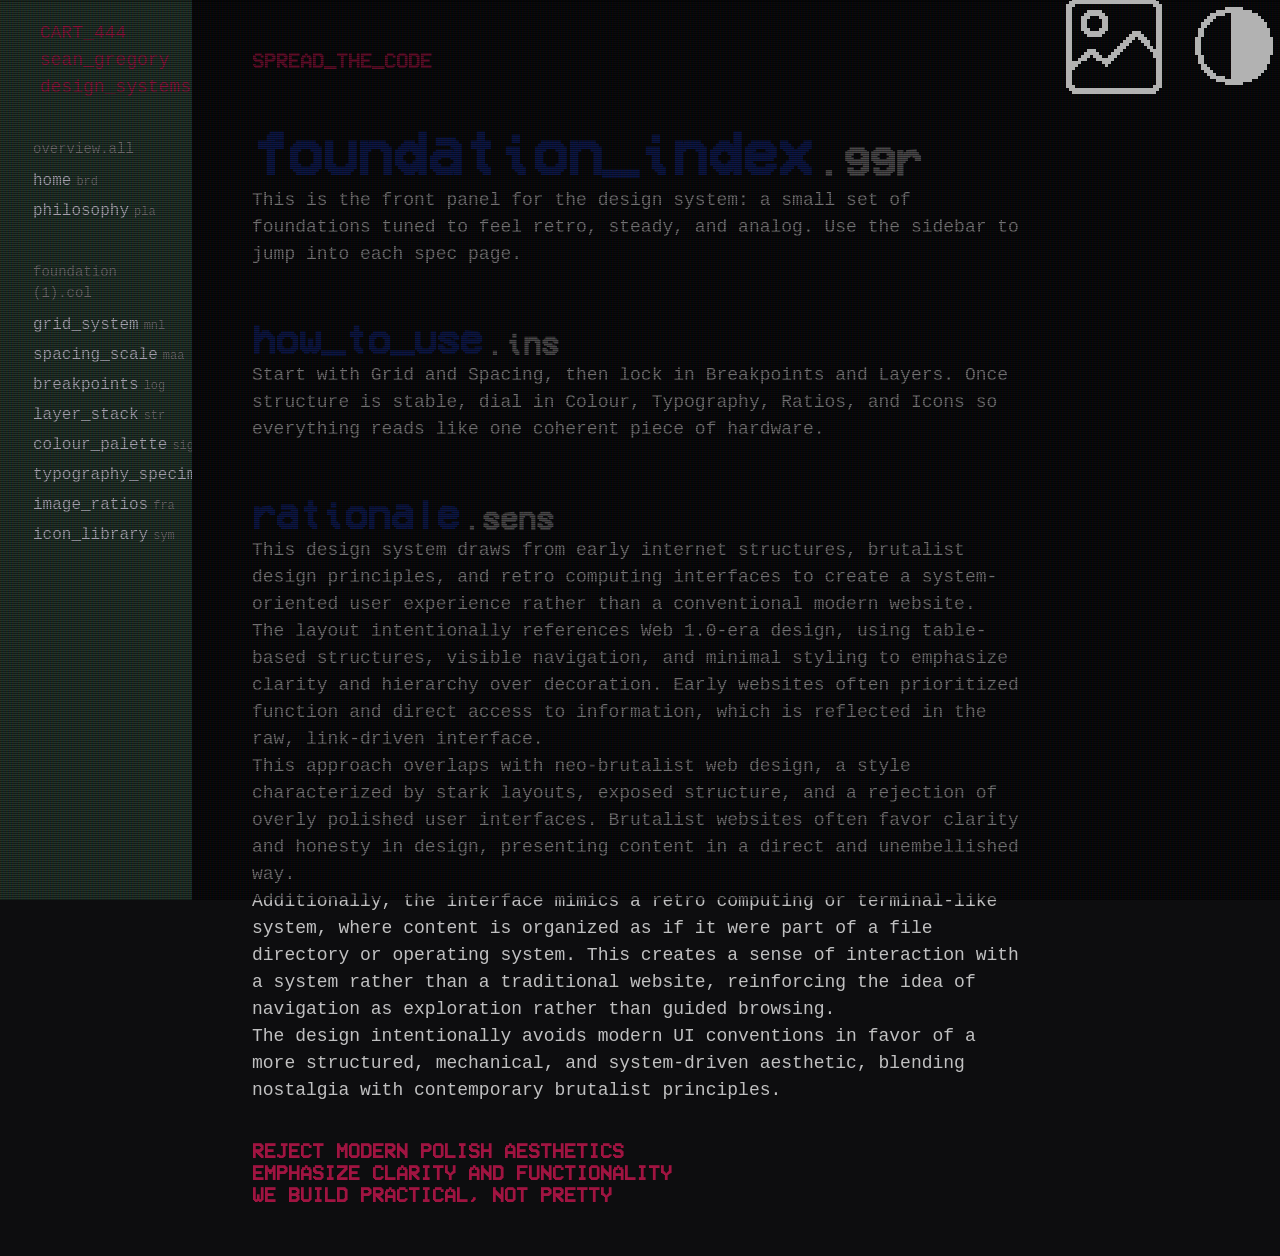
==== index.html @ 00936089 "Added the assignment foundation from task 32" ====
<!DOCTYPE html>
<html lang="en">
<head>
    <meta charset="UTF-8">
    <meta name="viewport" content="width=device-width, initial-scale=1.0">
    <title>Foundation | Index</title>
    <link rel="stylesheet" href="mainStyle.css?v=20260316">
    <link rel="stylesheet" href="shader.css">
</head>
<body class="crt">
    <script src="./sideBar.js"></script>
    <div class="mainContent" style="grid-column: 2;">
        <section>
            <h4 class="pageCategory">SPREAD_THE_CODE</h4>
            <h1 class="pageTitle">foundation_index<span>.ggr</span></h1>
            <p>This is the front panel for the design system: a small set of foundations tuned to feel retro, steady, and analog. Use the sidebar to jump into each spec page.</p>
        </section>
        <section>
            <h2 class="pageSubtitle">how_to_use<span>.ins</span></h2>
            <p>Start with Grid and Spacing, then lock in Breakpoints and Layers. Once structure is stable, dial in Colour, Typography, Ratios, and Icons so everything reads like one coherent piece of hardware.</p>
        </section>
        <section>
            <h2 class="pageSubtitle">rationale<span>.sens</span></h2>
            <p>This design system draws from early internet structures, brutalist design principles, and retro computing interfaces to create a system-oriented user experience rather than a conventional modern website.
                <br>
            The layout intentionally references Web 1.0-era design, using table-based structures, visible navigation, and minimal styling to emphasize clarity and hierarchy over decoration. Early websites often prioritized function and direct access to information, which is reflected in the raw, link-driven interface.
            <br>
            This approach overlaps with neo-brutalist web design, a style characterized by stark layouts, exposed structure, and a rejection of overly polished user interfaces. Brutalist websites often favor clarity and honesty in design, presenting content in a direct and unembellished way.
            <br>
            Additionally, the interface mimics a retro computing or terminal-like system, where content is organized as if it were part of a file directory or operating system. This creates a sense of interaction with a system rather than a traditional website, reinforcing the idea of navigation as exploration rather than guided browsing.
                <br>
            The design intentionally avoids modern UI conventions in favor of a more structured, mechanical, and system-driven aesthetic, blending nostalgia with contemporary brutalist principles.</p>
        </section>

        <section>
            <br><br>
            <h4 class="pageCategory">REJECT MODERN POLISH AESTHETICS</h4>
            <h4 class="pageCategory">EMPHASIZE CLARITY AND FUNCTIONALITY</h4>
            <h4 class="pageCategory">WE BUILD PRACTICAL, NOT PRETTY</h4>
        </section>
        <div class="icon effectsToggle" style="--x:2; --y:4" onclick="toggleEffects()" role="button" tabindex="0" aria-label="Toggle CRT effects" aria-pressed="false"></div>
        <div class="icon lightDarkToggle" style="--x:3; --y:3" onclick="toggleTheme()" role="button" tabindex="0" aria-label="Toggle theme"></div>
    </div>

    <script src="./newScript.js"></script>
</body>
</html>
---- mainStyle.css ----
:root {
    --color-primary: #11226e;
    --color-background: #0D0D0F;
    --color-text: #c0c0c1;
    --color-link: #c0c0cc;
    --color-accent: #a01441;
    --color-secondary: #24382c;
    --color-text-muted: #797979;

    --space-1: 4px;
    --space-2: 8px;
    --space-3: 16px;
    --space-4: 24px;
    --space-5: 32px;
    --space-6: 48px;
    --space-7: 64px;
    --space-8: 96px;

    --bp-mobile: 600px;
    --bp-mobileH: 768px;
    --bp-tablet: 768px;
    --bp-tabletH: 1024px;
    --bp-crt: 1280px;
    --bp-desktop: 1440px;
    --bp-wide: 1920px;

    --layer-base: 0;
    --layer-content: 10;
    --layer-elevated: 100;
    --layer-overlay: 1000;

    --font-display: 'Vhs', sans-serif;
    --font-mono: IBMRegular, monospace;
    --font-mono-semibold: IBMSemiBold, monospace;
    --font-mono-bold: IBMBold, monospace;

    --text-display: 60px;
    --text-headline: 40px;
    --text-category: 20px;
    --text-body: 18px;
    --text-label: 14px;

    --lh-body: 1.5;

    --radius-sm: 6px;
    --radius-md: 10px;
    --radius-lg: 14px;
    --radius-pill: 999px;

    --panel-bg: rgba(0, 0, 0, 0.22);
    --panel-bg-soft: rgba(0, 0, 0, 0.18);
    --panel-bg-blue: rgba(17, 34, 110, 0.06);
}

*
{
    margin: 0;
    padding: 0;
    box-sizing: border-box;
}

body
{
    display: grid;
    grid-template-columns: 15% auto;
    background-color: var(--color-background);
    align-items: start;
}

body *
{
    padding: 0 5px;
}

.sideBar
{
    position: sticky;
    top: 0;
    align-self: start;
    background-color: var(--color-secondary);
    color: var(--color-text);
    height: 100vh;
    overflow-y: auto;
}

.checklist
{
    display: flex;
    flex-direction: column;
    gap: 12px;
    padding: 18px;
}

.checklist a
{
    text-decoration: none;
    color: var(--color-link);
}

.checklist p
{
    color: var(--color-text-muted);
    font-size: var(--text-label);
}

.mainContent
{
    padding: 50px;
    color: var(--color-text);
    min-height: 100vh;
    display: flex;
    flex-direction: column;
}

h1, h2, h4
{
    font-family: var(--font-display);
    color: var(--color-primary);
}

p
{
    font-family: var(--font-mono);
    color: var(--color-text);
    max-width: 780px;
    line-height: var(--lh-body);
    font-size: var(--text-body);
}

a
{
    font-family: var(--font-mono-semibold);
    color: var(--color-primary);
}

h1
{
    font-size: var(--text-display);
    margin-top: 50px;
}

h2
{
    font-size: var(--text-headline);
    margin-top: 50px;
}

h4
{
    font-size: var(--text-category);
    color: var(--color-accent);
}

span
{
    font-size: 75%;
    color: var(--color-text-muted);
}

pre
{
    width: min(100%, 980px);
    margin-top: 18px;
    border: 1px solid rgba(121, 121, 121, 0.55);
    background: var(--panel-bg);
    padding: 14px 16px;
    overflow: auto;
}

pre code
{
    display: block;
    white-space: pre;
    font-family: var(--font-mono);
    font-size: 14px;
    line-height: 1.5;
    color: var(--color-text);
}

.indexTitle
{
    display: flex;
    flex-direction: column;
    gap: -10px;
    margin: 20px;
    text-decoration: none;
}
a p
{
    color: var(--color-accent);
    font-family: var(--font-mono-bold);
}
/* VHS Font */
@font-face
{
    font-family: 'Vhs';
    src: url(resources/Vhs.ttf) format('truetype');
}

@font-face {
    font-family: IBMBold;
    src: url(resources/IBMPlexMono-Bold.ttf) format('truetype');
}
@font-face {
    font-family: IBMBoldItalic;
    src: url(resources/IBMPlexMono-BoldItalic.ttf) format('truetype');
}
@font-face {
    font-family: IBMExtraLight;
    src: url(resources/IBMPlexMono-ExtraLight.ttf) format('truetype');
}
@font-face {
    font-family: IBMExtraLightItalic;
    src: url(resources/IBMPlexMono-ExtraLightItalic.ttf) format('truetype');
}
@font-face {
    font-family: IBMItalic;
    src: url(resources/IBMPlexMono-Italic.ttf) format('truetype');
}
@font-face {
    font-family: IBMLight;
    src: url(resources/IBMPlexMono-Light.ttf) format('truetype');
}
@font-face {
    font-family: IBMLightItalic;
    src: url(resources/IBMPlexMono-LightItalic.ttf) format('truetype');
}
@font-face {
    font-family: IBMMedium;
    src: url(resources/IBMPlexMono-Medium.ttf) format('truetype');
}
@font-face {
    font-family: IBMMediumItalic;
    src: url(resources/IBMPlexMono-MediumItalic.ttf) format('truetype');
}
@font-face {
    font-family: IBMRegular;
    src: url(resources/IBMPlexMono-Regular.ttf) format('truetype');
}
@font-face {
    font-family: IBMSemiBold;
    src: url(resources/IBMPlexMono-SemiBold.ttf) format('truetype');
}
@font-face {
    font-family: IBMSemiBoldItalic;
    src: url(resources/IBMPlexMono-SemiBoldItalic.ttf) format('truetype');
}
@font-face {
    font-family: IBMThin;
    src: url(resources/IBMPlexMono-Thin.ttf) format('truetype');
}
@font-face {
    font-family: IBMThinItalic;
    src: url(resources/IBMPlexMono-ThinItalic.ttf) format('truetype');
}

.icon
{
    width: 32px;
    height: 32px;
    background-image: url('media.png');
    background-size: 128px 160px;
    background-position: calc(var(--x) * -32px) calc(var(--y) * -32px);
    image-rendering: pixelated;
    image-rendering: crisp-edges;
}

.light-mode
{
    --color-primary: #2342cf;
    --color-background: #ffffff;
    --color-text: #0D0D0F;
    --color-link: #3a3a3a;
    --color-text-muted: #1d0f0f;
    --color-secondary: #64a07c;
}

.lightDarkToggle
{
    position: fixed;
    top: 30px;
    right: 30px;
    scale: 3;
    z-index: 30;
    padding: 0;
}

.effectsToggle
{
    position: fixed;
    top: 30px;
    right: 150px;
    scale: 3;
    z-index: 30;
    padding: 0;
}

/* Tables (system-wide) */
table
{
    width: min(100%, 980px);
    margin-top: 18px;
    padding: 0;
    border-collapse: collapse;
    border: 1px solid var(--color-text-muted);
    background: var(--panel-bg-soft);
}

thead th
{
    font-family: var(--font-mono-semibold);
    text-transform: lowercase;
    letter-spacing: 0.05em;
    color: var(--color-primary);
    background: rgba(17, 34, 110, 0.14);
    border-bottom: 1px solid var(--color-text-muted);
}

.iconName
{
    color: var(--color-link);
    
}

th, td
{
    padding: 10px 12px;
    text-align: left;
    vertical-align: top;
    font-family: var(--font-mono);
    color: var(--color-text);
}

tbody td
{
    border-bottom: 1px solid rgba(121, 121, 121, 0.35);
}

tbody tr:nth-child(even)
{
    background: rgba(255, 255, 255, 0.03);
}

tbody td:first-child
{
    font-family: var(--font-mono-semibold);
    color: var(--color-text);
    white-space: nowrap;
}

/* Grid demo panel (used on types/grid.html) */
.demoPanel
{
    width: min(100%, 980px);
    margin-top: 22px;
    border: 1px solid var(--color-text-muted);
    background: var(--panel-bg);
    padding: 14px 14px 12px;
}

.demoPanel *
{
    padding: 0;
}

.demoPanelHeader
{
    display: flex;
    gap: 14px;
    align-items: baseline;
    justify-content: space-between;
    padding-bottom: 10px;
    border-bottom: 1px dashed rgba(121, 121, 121, 0.55);
    margin-bottom: 12px;
}

.demoPanelTitle
{
    font-family: var(--font-mono-bold);
    color: var(--color-accent);
}

.demoPanelMeta
{
    font-family: var(--font-mono);
    color: var(--color-text-muted);
    font-size: 14px;
    text-align: right;
}

.diagramWrap
{
    overflow-x: auto;
    border: 1px solid rgba(121, 121, 121, 0.35);
    background: var(--panel-bg-blue);
}

.gridDiagram
{
    display: block;
    width: 100%;
    height: auto;
    min-width: 760px;
}

.demoPanelCaption
{
    margin-top: 12px;
    font-family: var(--font-mono);
    color: var(--color-text);
    font-size: 16px;
    line-height: 1.5;
    max-width: none;
}

.gridDiagram .gridStroke
{
    fill: var(--color-text-muted);
}

.gridDiagram .gridFrame
{
    fill: transparent;
    stroke: rgba(121, 121, 121, 0.75);
    stroke-width: 2;
}

.gridDiagram .gridContentArea
{
    fill: rgba(17, 34, 110, 0.10);
    stroke: rgba(17, 34, 110, 0.7);
    stroke-width: 2;
}

.gridDiagram .gridSafeArea
{
    fill: rgba(160, 20, 65, 0.08);
    stroke: rgba(160, 20, 65, 0.8);
    stroke-width: 2;
    stroke-dasharray: 8 6;
}

.gridDiagram .gridColumns rect
{
    fill: rgba(192, 192, 193, 0.06);
    stroke: rgba(121, 121, 121, 0.35);
    stroke-width: 1;
}

.gridDiagram .gridModules rect
{
    fill: rgba(160, 20, 65, 0.22);
    stroke: rgba(160, 20, 65, 0.85);
    stroke-width: 2;
}

.gridDiagram .gridDimLine
{
    stroke: rgba(121, 121, 121, 0.9);
    stroke-width: 2;
}

.gridDiagram .gridLabel
{
    fill: var(--color-text);
    font-family: IBMRegular, monospace;
    font-size: 16px;
}

.gridDiagram .gridLabelMuted
{
    fill: rgba(121, 121, 121, 0.95);
}

/* Breakpoints diagram (used on types/breakpoints.html) */
.breakpointDiagram
{
    display: block;
    width: 100%;
    height: auto;
    min-width: 760px;
}

.breakpointDiagram .bpFrame
{
    fill: transparent;
    stroke: rgba(121, 121, 121, 0.75);
    stroke-width: 2;
}

.breakpointDiagram .bpRowRect
{
    fill: rgba(0, 0, 0, 0.16);
    stroke: rgba(121, 121, 121, 0.35);
    stroke-width: 1;
}

.breakpointDiagram .bpTitle
{
    fill: var(--color-primary);
    font-family: IBMSemiBold, monospace;
    font-size: 18px;
    letter-spacing: 0.06em;
    text-transform: lowercase;
}

.breakpointDiagram .bpLegend
{
    fill: var(--color-text-muted);
    font-family: IBMRegular, monospace;
    font-size: 14px;
}

.breakpointDiagram .bpName
{
    fill: var(--color-link);
    font-family: IBMSemiBold, monospace;
    font-size: 16px;
    letter-spacing: 0.04em;
}

.breakpointDiagram .bpMeta
{
    fill: var(--color-text);
    font-family: IBMRegular, monospace;
    font-size: 16px;
}

/* Breakpoint ruler (used on types/breakpoints.html) */
.breakpointWrap
{
    padding: 14px;
}

.breakpointsRuler
{
    position: relative;
    height: 34px;
    border-bottom: 1px dashed rgba(121, 121, 121, 0.55);
}

.bpMarker
{
    position: absolute;
    bottom: 0;
    transform: translateX(-50%);
}

.bpMarker::after
{
    content: "";
    position: absolute;
    left: 50%;
    bottom: -14px;
    width: 1px;
    height: 14px;
    background: rgba(160, 20, 65, 0.85);
    transform: translateX(-50%);
}

.bp0 { left: 0%; transform: none; }
.bp0::after { left: 0; transform: none; }
.bp600 { left: 24.25%; }
.bp768 { left: 35.1%; }
.bp1024 { left: 46.7%; }
.bp1280 { left: 58.3%; }
.bp1440 { left: 69.2%; }
.bp1920 { left: 89%; }
.bp1920more { left: 100%; }

.bp1920more { transform: translateX(-100%); }
.bp1920more::after { left: 100%; transform: translateX(-100%); }

.bpTag
{
    display: inline-block;
    font-family: IBMRegular, monospace;
    font-size: 12px;
    color: var(--color-text);
    background: rgba(0, 0, 0, 0.45);
    border: 1px solid rgba(121, 121, 121, 0.45);
    padding: 3px 6px;
    border-radius: 4px;
    letter-spacing: 0.06em;
}

.breakpointBand
{
    display: flex;
    margin-top: 14px;
    border: 1px solid rgba(121, 121, 121, 0.35);
    background: rgba(0, 0, 0, 0.12);
}

.bpSegment
{
    padding: 10px 10px 12px;
    border-right: 1px solid rgba(121, 121, 121, 0.25);
    min-width: 100px;
}

.bpSegment:last-child
{
    border-right: none;
}

.bpMobile { flex: 600; background: rgba(160, 20, 65, 0.08); }
.bpMobileH { flex: 168; background: rgba(17, 34, 110, 0.08); }
.bpTablet { flex: 256; background: rgba(160, 20, 65, 0.06); }
.bpTabletH { flex: 256; background: rgba(17, 34, 110, 0.06); }
.bpCrt { flex: 160; background: rgba(160, 20, 65, 0.05); }
.bpDesktop { flex: 480; background: rgba(17, 34, 110, 0.05); }
.bpWide { flex: 240; background: rgba(160, 20, 65, 0.04); }

.bpSegment .bpName
{
    font-family: IBMSemiBold, monospace;
    font-size: 14px;
    letter-spacing: 0.06em;
    text-transform: lowercase;
    color: var(--color-link);
    max-width: none;
    margin-bottom: 6px;
}

.bpSegment .bpMeta
{
    font-family: IBMRegular, monospace;
    font-size: 12px;
    line-height: 1.4;
    letter-spacing: 0.04em;
    color: var(--color-text);
    max-width: none;
}

.contentClampRow
{
    margin-top: 14px;
    display: grid;
    gap: 10px;
}

.clampLabel
{
    font-family: IBMRegular, monospace;
    font-size: 12px;
    letter-spacing: 0.06em;
    color: var(--color-text-muted);
    text-transform: lowercase;
}

.clampBars
{
    display: flex;
    gap: 10px;
    align-items: stretch;
}

.clampBar
{
    position: relative;
    border: 1px solid rgba(121, 121, 121, 0.35);
    background: rgba(0, 0, 0, 0.22);
    padding: 10px;
    min-height: 38px;
}

.clampMin { flex: 272; }
.clampMax { flex: 1200; }

.clampBar span
{
    font-family: IBMRegular, monospace;
    font-size: 12px;
    color: var(--color-text);
    letter-spacing: 0.04em;
}

/* Layers demo (used on types/layers.html) */
.layerDemoStage
{
    position: relative;
    padding: 16px;
    height: 280px;
    min-width: 760px;
}

.layerSurface
{
    position: absolute;
    border: 1px solid rgba(121, 121, 121, 0.55);
    border-radius: 8px;
    overflow: hidden;
}

.layerBase
{
    inset: 16px;
    background:
        linear-gradient(180deg, rgba(17, 34, 110, 0.10), rgba(0, 0, 0, 0.12)),
        radial-gradient(circle at 20% 30%, rgba(160, 20, 65, 0.10), transparent 55%);
    z-index: var(--layer-base);
}

.layerContent
{
    left: 46px;
    top: 46px;
    width: 64%;
    height: 56%;
    background: rgba(0, 0, 0, 0.26);
    border-color: rgba(17, 34, 110, 0.75);
    z-index: var(--layer-content);
    padding: 14px;
}

.layerElevated
{
    right: 68px;
    top: 84px;
    width: 30%;
    height: 44%;
    background: rgba(0, 0, 0, 0.34);
    border-color: rgba(160, 20, 65, 0.75);
    box-shadow: 0 18px 40px rgba(0, 0, 0, 0.38);
    z-index: var(--layer-elevated);
    padding: 14px;
}

.layerOverlay
{
    left: 34%;
    top: 34%;
    width: 46%;
    height: 46%;
    background: rgba(0, 0, 0, 0.55);
    border-color: rgba(192, 192, 193, 0.55);
    box-shadow: 0 24px 60px rgba(0, 0, 0, 0.55);
    backdrop-filter: blur(2px);
    z-index: var(--layer-overlay);
    padding: 14px;
}

.layerStamp
{
    font-family: IBMSemiBold, monospace;
    font-size: 12px;
    letter-spacing: 0.08em;
    text-transform: lowercase;
    color: var(--color-link);
    max-width: none;
    margin-bottom: 10px;
}

.layerNote
{
    font-family: IBMRegular, monospace;
    font-size: 14px;
    color: var(--color-text);
    max-width: none;
    margin-top: 6px;
}

.layerLine
{
    height: 8px;
    border: 1px solid rgba(121, 121, 121, 0.35);
    background: rgba(255, 255, 255, 0.04);
    margin-top: 12px;
}

.layerLineShort
{
    width: 72%;
}

.layerActions
{
    margin-top: 14px;
    display: flex;
    gap: 10px;
    justify-content: flex-end;
}

.layerBtn
{
    font-family: IBMRegular, monospace;
    font-size: 12px;
    letter-spacing: 0.06em;
    text-transform: lowercase;
    color: var(--color-text);
    border: 1px solid rgba(121, 121, 121, 0.55);
    background: rgba(0, 0, 0, 0.35);
    padding: 6px 10px;
    border-radius: 6px;
}

.layerBtnPrimary
{
    border-color: rgba(160, 20, 65, 0.85);
    background: rgba(160, 20, 65, 0.18);
}

.layerLegend
{
    position: absolute;
    left: 16px;
    bottom: 16px;
    display: flex;
    gap: 10px;
    flex-wrap: wrap;
    z-index: calc(var(--layer-overlay) + 1);
}

.layerChip
{
    font-family: var(--font-mono);
    font-size: 12px;
    color: var(--color-text);
    background: rgba(0, 0, 0, 0.45);
    border: 1px dashed rgba(121, 121, 121, 0.55);
    padding: 4px 8px;
    border-radius: var(--radius-pill);
    letter-spacing: 0.04em;
    max-width: none;
}

/* Color palette (used on types/color.html) */
.colorSwatch
{
    display: grid;
    grid-template-columns: 56px 1fr;
    gap: 12px;
    align-items: center;
    padding: 12px;
    border: 1px solid rgba(121, 121, 121, 0.35);
    background: var(--panel-bg-soft);
}

.swatchChip
{
    width: 56px;
    height: 56px;
    border-radius: var(--radius-md);
    background: var(--swatch);
    border: 1px solid rgba(192, 192, 193, 0.35);
    box-shadow:
        0 0 0 1px rgba(0, 0, 0, 0.35) inset,
        0 14px 28px rgba(0, 0, 0, 0.35);
}

.swatchHex
{
    font-family: var(--font-mono-semibold);
    font-size: 14px;
    letter-spacing: 0.06em;
    color: var(--color-text);
    max-width: none;
}

.swatchUse
{
    font-family: var(--font-mono);
    font-size: 14px;
    color: var(--color-text-muted);
    max-width: none;
    margin-top: 6px;
}

.comboGrid
{
    width: min(100%, 980px);
    margin-top: 18px;
    display: grid;
    grid-template-columns: 1fr 1fr;
    gap: 14px;
}

@media (max-width: 980px)
{
    .comboGrid
    {
        grid-template-columns: 1fr;
    }
}

.comboCard
{
    border: 1px solid rgba(121, 121, 121, 0.55);
    background: var(--combo-bg);
    color: var(--combo-fg);
    padding: 14px;
    box-shadow: 0 0 0 1px rgba(0, 0, 0, 0.25) inset;
}

.comboCard *
{
    padding: 0;
}

.comboTitle
{
    font-family: IBMSemiBold, monospace;
    letter-spacing: 0.08em;
    text-transform: lowercase;
    color: var(--combo-accent);
    max-width: none;
}

.comboBody
{
    font-family: IBMRegular, monospace;
    font-size: 14px;
    line-height: 1.5;
    margin-top: 10px;
    max-width: none;
    color: var(--combo-fg);
}

.comboMeta
{
    margin-top: 12px;
    display: flex;
    flex-wrap: wrap;
    gap: 10px 14px;
    font-family: IBMRegular, monospace;
    font-size: 12px;
    color: rgba(192, 192, 193, 0.85);
    border-top: 1px dashed rgba(121, 121, 121, 0.55);
    padding-top: 10px;
}

.comboCard[style*=\"--combo-bg: #ffffff\"] .comboMeta
{
    color: rgba(13, 13, 15, 0.75);
}

/* Ratios (used on types/ratios.html) */
.ratioGrid
{
    display: grid;
    grid-template-columns: 1fr 1fr;
    gap: 14px;
}

@media (max-width: 980px)
{
    .ratioGrid
    {
        grid-template-columns: 1fr;
    }
}

.ratioCard *
{
    padding: 0;
}

.ratioFrame
{
    position: relative;
    aspect-ratio: var(--ratio);
    border: 1px solid rgba(121, 121, 121, 0.55);
    background:
        linear-gradient(180deg, rgba(17, 34, 110, 0.10), rgba(0, 0, 0, 0.18)),
        radial-gradient(circle at 30% 30%, rgba(160, 20, 65, 0.12), transparent 55%);
    box-shadow: 0 0 0 1px rgba(0, 0, 0, 0.25) inset;
    border-radius: 10px;
    overflow: hidden;
}

.ratioSafe
{
    position: absolute;
    inset: 10%;
    border: 2px dashed rgba(160, 20, 65, 0.75);
    border-radius: 8px;
    opacity: 0.9;
}

.ratioCross::before,
.ratioCross::after
{
    content: "";
    position: absolute;
    left: 50%;
    top: 50%;
    width: 70%;
    height: 1px;
    background: rgba(192, 192, 193, 0.35);
    transform: translate(-50%, -50%);
}

.ratioCross::after
{
    width: 1px;
    height: 70%;
}

.ratioStamp
{
    position: absolute;
    left: 10px;
    top: 10px;
    font-family: IBMSemiBold, monospace;
    font-size: 12px;
    letter-spacing: 0.08em;
    text-transform: lowercase;
    color: var(--color-link);
    background: rgba(0, 0, 0, 0.45);
    border: 1px solid rgba(121, 121, 121, 0.45);
    padding: 4px 8px;
    border-radius: 6px;
    max-width: none;
}

.ratioNote
{
    margin-top: 10px;
    font-family: var(--font-mono);
    font-size: 14px;
    color: var(--color-text-muted);
    letter-spacing: 0.04em;
    text-transform: lowercase;
    max-width: none;
}

/* Icons (used on types/icons.html) */
.iconLibraryGrid
{
    display: grid;
    grid-template-columns: repeat(4, 1fr);
    gap: 12px;
    padding: 12px;
}

@media (max-width: 980px)
{
    .iconLibraryGrid
    {
        grid-template-columns: repeat(2, 1fr);
    }
}

.iconTile
{
    border: 1px solid rgba(121, 121, 121, 0.35);
    background: var(--panel-bg-soft);
    padding: 12px;
    display: grid;
    gap: 8px;
    justify-items: start;
}

.iconTile *
{
    padding: 0;
}

.iconSample
{
    transform: scale(2);
    transform-origin: top left;
    margin-bottom: 18px;
}

.iconName
{
    font-family: var(--font-mono-semibold);
    font-size: 12px;
    letter-spacing: 0.08em;
    text-transform: lowercase;
    color: var(--color-link);
    max-width: none;
    padding-top: 10px;
}

.iconCoords
{
    font-family: var(--font-mono);
    font-size: 12px;
    color: var(--color-text-muted);
    max-width: none;
}

.iconInline
{
    transform: none;
}

.iconExampleRow
{
    padding: 12px 0 0;
}

.iconExampleRow *
{
    padding: 0;
}

.iconExampleNote
{
    margin-top: 12px;
    font-family: var(--font-mono);
    font-size: 14px;
    color: var(--color-text-muted);
    max-width: none;
}

.iconButton
{
    appearance: none;
    cursor: pointer;
    border: 1px solid rgba(121, 121, 121, 0.75);
    background: rgba(0, 0, 0, 0.28);
    border-radius: 8px;
    padding: 10px;
    display: inline-flex;
    align-items: center;
    justify-content: center;
    box-shadow: 0 0 0 1px rgba(17, 34, 110, 0.15) inset;
    margin-right: 10px;
}

.iconButton:hover
{
    border-color: rgba(160, 20, 65, 0.85);
}

.iconButton:focus-visible
{
    outline: 2px solid rgba(160, 20, 65, 0.95);
    outline-offset: 2px;
}

/* Spacing demos (used on types/spacing.html) */
.demoRow
{
    width: min(100%, 980px);
    margin-top: 22px;
    display: grid;
    grid-template-columns: 1fr 1fr;
    gap: 18px;
}

@media (max-width: 980px)
{
    .demoRow
    {
        grid-template-columns: 1fr;
    }
}

.spacingScaleGrid
{
    display: grid;
    grid-template-columns: 1fr 1fr;
    gap: 12px;
}

.spacingSwatch
{
    border: 1px solid rgba(121, 121, 121, 0.45);
    background: rgba(0, 0, 0, 0.20);
    padding: 10px 10px 12px;
}

.spacingLabel
{
    display: flex;
    align-items: baseline;
    justify-content: space-between;
    gap: 12px;
    max-width: none;
    font-size: 14px;
    letter-spacing: 0.06em;
    text-transform: lowercase;
    color: var(--color-text-muted);
    margin-bottom: 10px;
}

.spacingLabel span
{
    font-size: 12px;
    color: var(--color-text);
}

.spacingBar
{
    height: 18px;
    width: min(100%, calc(var(--space) * 4));
    border: 1px solid rgba(160, 20, 65, 0.85);
    background: rgba(160, 20, 65, 0.22);
    box-shadow: 0 0 0 1px rgba(17, 34, 110, 0.25) inset;
}

.componentShowcase *
{
    padding: 0;
}

.componentStage
{
    position: relative;
    border: 1px solid rgba(121, 121, 121, 0.35);
    background: rgba(17, 34, 110, 0.06);
    padding: 20px;
    min-height: 140px;
    display: flex;
    align-items: center;
    justify-content: center;
}

.dsButton
{
    appearance: none;
    cursor: pointer;
    border: 1px solid rgba(17, 34, 110, 0.85);
    background: linear-gradient(180deg, rgba(17, 34, 110, 0.14), rgba(0, 0, 0, 0.28));
    color: var(--color-text);
    font-family: IBMSemiBold, monospace;
    text-transform: lowercase;
    letter-spacing: 0.06em;
    padding: 10px 16px;
    display: inline-flex;
    align-items: center;
    gap: 8px;
    border-radius: 6px;
    box-shadow:
        0 0 0 1px rgba(160, 20, 65, 0.22) inset,
        0 10px 28px rgba(0, 0, 0, 0.28);
    transition: border-color 120ms ease, background 120ms ease, transform 120ms ease;
}

.dsButton:hover
{
    border-color: rgba(160, 20, 65, 0.85);
    background: linear-gradient(180deg, rgba(160, 20, 65, 0.12), rgba(0, 0, 0, 0.28));
}

.dsButton:active
{
    transform: translateY(1px);
}

.dsButton:focus-visible
{
    outline: 2px solid rgba(160, 20, 65, 0.95);
    outline-offset: 2px;
}

.light-mode .dsButton
{
    background: linear-gradient(180deg, rgba(17, 34, 110, 0.10), rgba(255, 255, 255, 0.75));
    box-shadow:
        0 0 0 1px rgba(160, 20, 65, 0.18) inset,
        0 10px 28px rgba(0, 0, 0, 0.12);
}

.light-mode .dsButton:hover
{
    background: linear-gradient(180deg, rgba(160, 20, 65, 0.10), rgba(255, 255, 255, 0.75));
}

.dsButtonIcon
{
    width: 14px;
    height: 14px;
    border: 1px solid rgba(17, 34, 110, 0.9);
    background: rgba(17, 34, 110, 0.25);
}

.dsButtonKbd
{
    font-family: IBMRegular, monospace;
    color: var(--color-text-muted);
    border: 1px dashed rgba(121, 121, 121, 0.65);
    padding: 2px 6px;
    border-radius: 4px;
    letter-spacing: 0.02em;
}

.padGuide
{
    position: absolute;
    inset: 0;
    pointer-events: none;
    border: 1px dashed rgba(160, 20, 65, 0.35);
    opacity: 0.85;
}

.padGuideX
{
    left: 16px;
    right: 16px;
    top: 0;
    bottom: 0;
    border-left: 1px dashed rgba(160, 20, 65, 0.55);
    border-right: 1px dashed rgba(160, 20, 65, 0.55);
    border-top: none;
    border-bottom: none;
}

.padGuideY
{
    top: 10px;
    bottom: 10px;
    left: 0;
    right: 0;
    border-top: 1px dashed rgba(160, 20, 65, 0.55);
    border-bottom: 1px dashed rgba(160, 20, 65, 0.55);
    border-left: none;
    border-right: none;
}

.measure
{
    position: absolute;
    font-family: IBMRegular, monospace;
    font-size: 12px;
    color: var(--color-text);
    background: rgba(0, 0, 0, 0.45);
    border: 1px solid rgba(121, 121, 121, 0.45);
    padding: 4px 6px;
    text-transform: lowercase;
    letter-spacing: 0.06em;
    white-space: nowrap;
}

.dsButtonText
{
    color: var(--color-text);
    font-size: 14px;
    font-weight: 800;
}

.measureTop
{
    top: 6px;
    left: 50%;
    transform: translateX(-50%);
}

.measureLeft
{
    left: 6px;
    top: 50%;
    transform: translateY(-50%) rotate(-90deg);
    transform-origin: left top;
}

.measureGap
{
    top: 50%;
    left: 50%;
    transform: translate(-50%, 34px);
}

.componentNote
{
    margin-top: 12px;
    font-size: 16px;
    max-width: none;
    color: var(--color-text);
}

pre
{
    background-color: var(--color-accent);
    border-radius: 10px;
}
.img-entry {
    border: 1px solid #000;
    padding: 8px;
    display: inline-block;
    background: var(--color-primary);
}

.img-label {
    font-size: 12px;
    margin-bottom: 4px;
}

.img-entry img {
    max-width: 800px;
    image-rendering: pixelated;
    filter: contrast(150%) brightness(90%);
}
.img-entry img:hover {
    filter: invert(100%) contrast(200%);
}
---- shader.css ----
@keyframes flicker
{
    0% { opacity: 0.27861; }
    5% { opacity: 0.34769; }
    10% { opacity: 0.23604; }
    15% { opacity: 0.90626; }
    20% { opacity: 0.18128; }
    25% { opacity: 0.83891; }
    30% { opacity: 0.65583; }
    35% { opacity: 0.67807; }
    40% { opacity: 0.26559; }
    45% { opacity: 0.84693; }
    50% { opacity: 0.96019; }
    55% { opacity: 0.08594; }
    60% { opacity: 0.20313; }
    65% { opacity: 0.71988; }
    70% { opacity: 0.53455; }
    75% { opacity: 0.37288; }
    80% { opacity: 0.71428; }
    85% { opacity: 0.70419; }
    90% { opacity: 0.7003; }
    95% { opacity: 0.36108; }
    100% { opacity: 0.24387; }
}

@keyframes textShadow
{
    0% { text-shadow: 0.4389924193300864px 0 1px rgba(0,30,255,0.5), -0.4389924193300864px 0 1px rgba(255,0,80,0.3), 0 0 3px; }
    5% { text-shadow: 2.7928974010788217px 0 1px rgba(0,30,255,0.5), -2.7928974010788217px 0 1px rgba(255,0,80,0.3), 0 0 3px; }
    10% { text-shadow: 0.02956275843481219px 0 1px rgba(0,30,255,0.5), -0.02956275843481219px 0 1px rgba(255,0,80,0.3), 0 0 3px; }
    15% { text-shadow: 0.40218538552878136px 0 1px rgba(0,30,255,0.5), -0.40218538552878136px 0 1px rgba(255,0,80,0.3), 0 0 3px; }
    20% { text-shadow: 3.4794037899852017px 0 1px rgba(0,30,255,0.5), -3.4794037899852017px 0 1px rgba(255,0,80,0.3), 0 0 3px; }
    25% { text-shadow: 1.6125630401149584px 0 1px rgba(0,30,255,0.5), -1.6125630401149584px 0 1px rgba(255,0,80,0.3), 0 0 3px; }
    30% { text-shadow: 0.7015590085143956px 0 1px rgba(0,30,255,0.5), -0.7015590085143956px 0 1px rgba(255,0,80,0.3), 0 0 3px; }
    35% { text-shadow: 3.896914047650351px 0 1px rgba(0,30,255,0.5), -3.896914047650351px 0 1px rgba(255,0,80,0.3), 0 0 3px; }
    40% { text-shadow: 3.870905614848819px 0 1px rgba(0,30,255,0.5), -3.870905614848819px 0 1px rgba(255,0,80,0.3), 0 0 3px; }
    45% { text-shadow: 2.231056963361899px 0 1px rgba(0,30,255,0.5), -2.231056963361899px 0 1px rgba(255,0,80,0.3), 0 0 3px; }
    50% { text-shadow: 0.08084290417898504px 0 1px rgba(0,30,255,0.5), -0.08084290417898504px 0 1px rgba(255,0,80,0.3), 0 0 3px; }
    55% { text-shadow: 2.3758461067427543px 0 1px rgba(0,30,255,0.5), -2.3758461067427543px 0 1px rgba(255,0,80,0.3), 0 0 3px; }
    60% { text-shadow: 2.202193051050636px 0 1px rgba(0,30,255,0.5), -2.202193051050636px 0 1px rgba(255,0,80,0.3), 0 0 3px; }
    65% { text-shadow: 2.8638780614874975px 0 1px rgba(0,30,255,0.5), -2.8638780614874975px 0 1px rgba(255,0,80,0.3), 0 0 3px; }
    70% { text-shadow: 0.48874025155497314px 0 1px rgba(0,30,255,0.5), -0.48874025155497314px 0 1px rgba(255,0,80,0.3), 0 0 3px; }
    75% { text-shadow: 1.8948491305757957px 0 1px rgba(0,30,255,0.5), -1.8948491305757957px 0 1px rgba(255,0,80,0.3), 0 0 3px; }
    80% { text-shadow: 0.0833037308038857px 0 1px rgba(0,30,255,0.5), -0.0833037308038857px 0 1px rgba(255,0,80,0.3), 0 0 3px; }
    85% { text-shadow: 0.09769827255241735px 0 1px rgba(0,30,255,0.5), -0.09769827255241735px 0 1px rgba(255,0,80,0.3), 0 0 3px; }
    90% { text-shadow: 3.443339761481782px 0 1px rgba(0,30,255,0.5), -3.443339761481782px 0 1px rgba(255,0,80,0.3), 0 0 3px; }
    95% { text-shadow: 2.1841838852799786px 0 1px rgba(0,30,255,0.5), -2.1841838852799786px 0 1px rgba(255,0,80,0.3), 0 0 3px; }
    100% { text-shadow: 2.6208764473832513px 0 1px rgba(0,30,255,0.5), -2.6208764473832513px 0 1px rgba(255,0,80,0.3), 0 0 3px; }
}

.crt::after
{
    content: " ";
    display: block;
    position: fixed;
    top: 0;
    left: 0;
    bottom: 0;
    right: 0;
    background: rgba(18, 16, 16, 0.1);
    opacity: 0;
    z-index: 2;
    pointer-events: none;
    animation: flicker 0.15s infinite;
}
.crt::before
{
    content: " ";
    display: block;
    position: fixed;
    top: 0;
    left: 0;
    bottom: 0;
    right: 0;
    background: linear-gradient(rgba(18, 16, 16, 0) 50%, rgba(0, 0, 0, 0.25) 50%), linear-gradient(90deg, rgba(255, 0, 0, 0.06), rgba(0, 255, 0, 0.02), rgba(0, 0, 255, 0.06));
    z-index: 2;
    background-size: 100% 2px, 3px 100%;
    pointer-events: none;
}
.crt
{
    animation: textShadow 1.6s infinite;
}

.scanlines
{
    position: fixed;
    pointer-events: none;
    width: auto;
    min-width: 100%;
    height: 100%;
    z-index: 5;
    background: linear-gradient(rgba(18, 16, 16, 0) 50%, rgba(0, 0, 0, 0.25) 50%), linear-gradient(90deg, rgba(255, 0, 0, 0.06), rgba(0, 255, 0, 0.02), rgba(0, 0, 255, 0.06));
    background-size: auto, auto;
    background-size: 100% 2px, 3px 100%;
}

.scanline
{
    position: fixed;
    pointer-events: none;
    top: 0%;
    width: auto;
    min-width: 100%;
    height: 2px;
    z-index: 10;
    background: rgba(0, 0, 0, .3);
    opacity: 0.75;
    animation: scanline 7s linear infinite;
}

@keyframes scanline
{
    0% { top: 99%; }
}

.flicker
{
    pointer-events: none;
    position: fixed;
    width: auto;
    min-width: 100%;
    height: 100%;
    z-index: 15;
    background: rgba(9, 8, 8, 0.1);
    animation: flicker 0.3301s infinite;
}

/* Effect toggle */
body.effects-off.crt::before,
body.effects-off.crt::after,
body.effects-off .scanlines,
body.effects-off .scanline,
body.effects-off .flicker
{
    opacity: 0 !important;
    animation: none !important;
}

body.effects-off.crt
{
    animation: none !important;
    text-shadow: none !important;
}
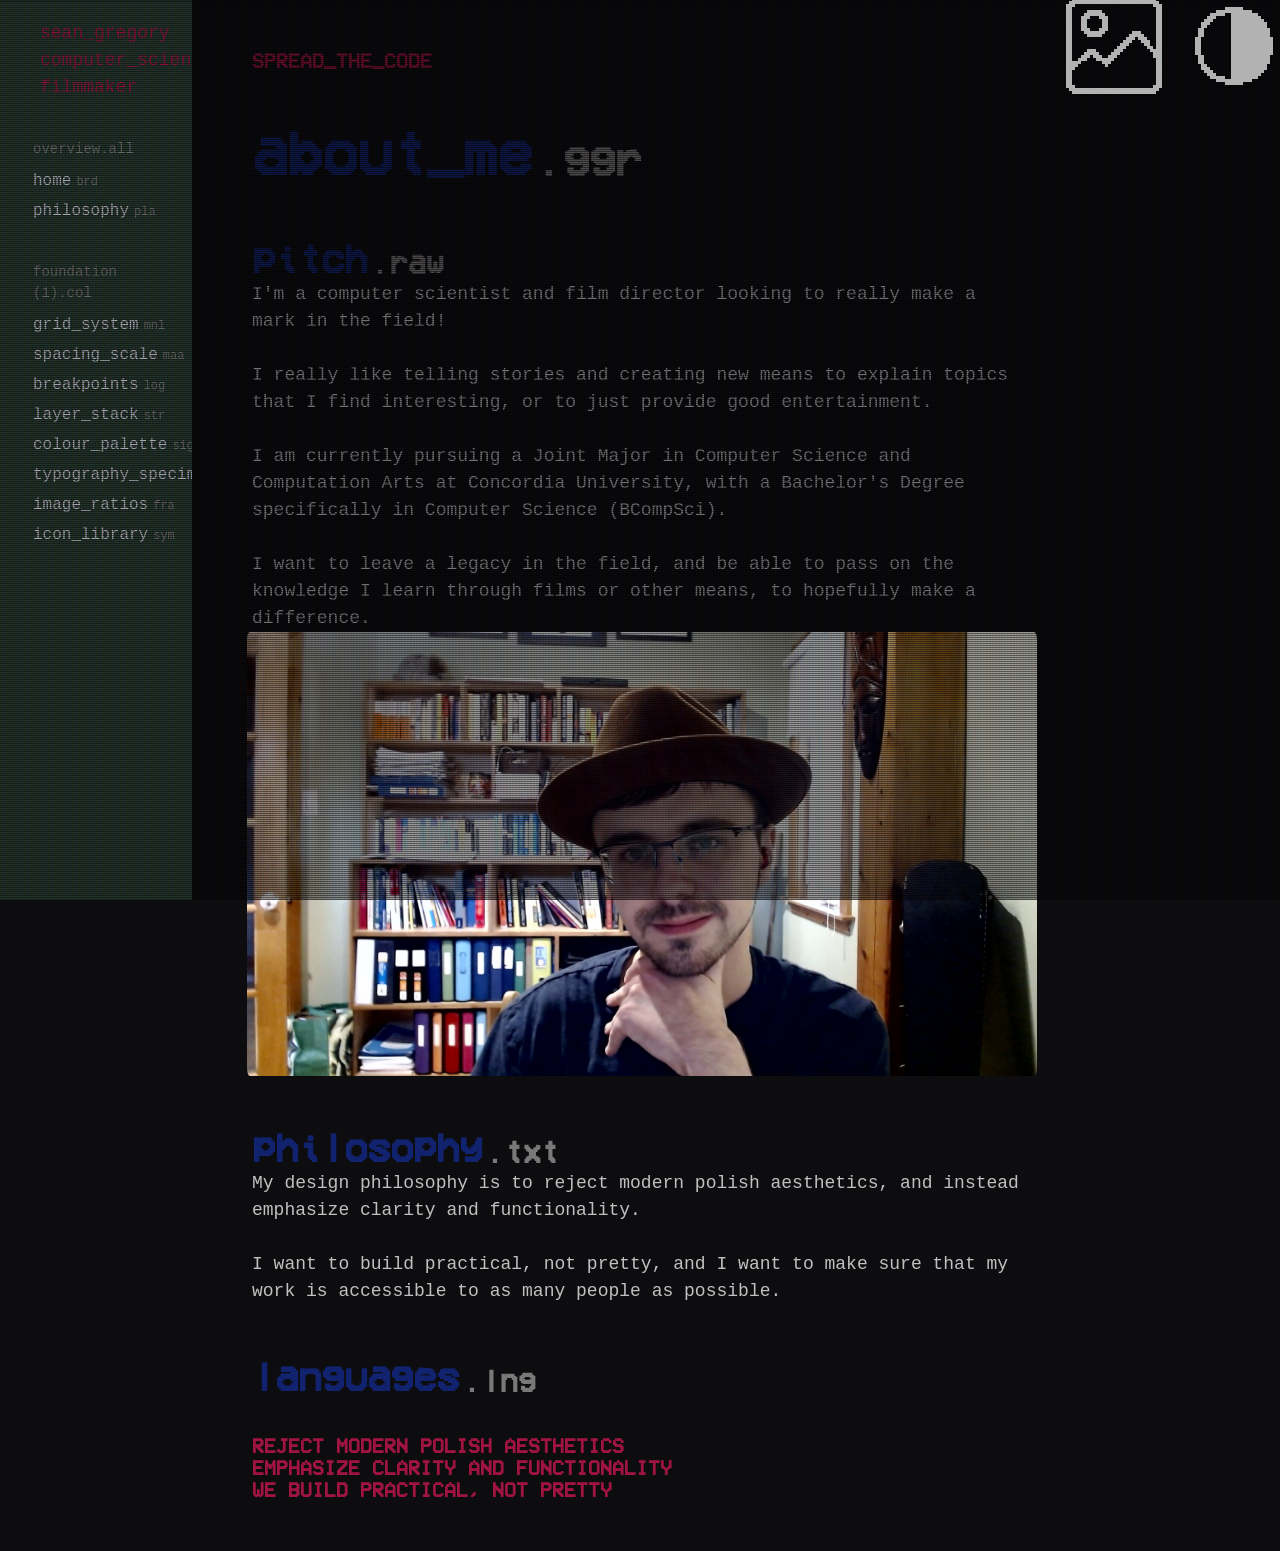
==== commit 9d4abb07: "Added images and removed unnecessaries" ====
--- a/index.html
+++ b/index.html
@@ -4,39 +4,41 @@
     <meta charset="UTF-8">
     <meta name="viewport" content="width=device-width, initial-scale=1.0">
     <title>Foundation | Index</title>
-    <link rel="stylesheet" href="mainStyle.css?v=20260316">
+    <link rel="stylesheet" href="mainStyle.css">
     <link rel="stylesheet" href="shader.css">
 </head>
 <body class="crt">
     <script src="./sideBar.js"></script>
-    <div class="mainContent" style="grid-column: 2;">
+    <div class="mainContent">
         <section>
-            <h4 class="pageCategory">SPREAD_THE_CODE</h4>
-            <h1 class="pageTitle">foundation_index<span>.ggr</span></h1>
-            <p>This is the front panel for the design system: a small set of foundations tuned to feel retro, steady, and analog. Use the sidebar to jump into each spec page.</p>
+            <h4>SPREAD_THE_CODE</h4>
+            <h1>about_me<span>.ggr</span></h1>
         </section>
         <section>
-            <h2 class="pageSubtitle">how_to_use<span>.ins</span></h2>
-            <p>Start with Grid and Spacing, then lock in Breakpoints and Layers. Once structure is stable, dial in Colour, Typography, Ratios, and Icons so everything reads like one coherent piece of hardware.</p>
+            <h2>pitch<span>.raw</span></h2>
+            <p>I'm a computer scientist and film director looking to really make a mark in the field!
+            <br><br>
+            I really like telling stories and creating new means to explain topics that I find interesting, or to just provide good entertainment.
+            <br><br>
+            I am currently pursuing a Joint Major in Computer Science and Computation Arts at Concordia University, with a Bachelor's Degree specifically in Computer Science (BCompSci).
+            <br><br>
+            I want to leave a legacy in the field, and be able to pass on the knowledge I learn through films or other means, to hopefully make a difference.</p>
+        </section>
+        <img src="./resources/images/me.jpg" alt="A picture of me" style="width: 100%; max-width: 800px; border-radius: 8px;">
+        <section>
+            <h2>philosophy<span>.txt</span></h2>
+            <p>My design philosophy is to reject modern polish aesthetics, and instead emphasize clarity and functionality.
+            <br><br>
+            I want to build practical, not pretty, and I want to make sure that my work is accessible to as many people as possible.</p>
         </section>
         <section>
-            <h2 class="pageSubtitle">rationale<span>.sens</span></h2>
-            <p>This design system draws from early internet structures, brutalist design principles, and retro computing interfaces to create a system-oriented user experience rather than a conventional modern website.
-                <br>
-            The layout intentionally references Web 1.0-era design, using table-based structures, visible navigation, and minimal styling to emphasize clarity and hierarchy over decoration. Early websites often prioritized function and direct access to information, which is reflected in the raw, link-driven interface.
-            <br>
-            This approach overlaps with neo-brutalist web design, a style characterized by stark layouts, exposed structure, and a rejection of overly polished user interfaces. Brutalist websites often favor clarity and honesty in design, presenting content in a direct and unembellished way.
-            <br>
-            Additionally, the interface mimics a retro computing or terminal-like system, where content is organized as if it were part of a file directory or operating system. This creates a sense of interaction with a system rather than a traditional website, reinforcing the idea of navigation as exploration rather than guided browsing.
-                <br>
-            The design intentionally avoids modern UI conventions in favor of a more structured, mechanical, and system-driven aesthetic, blending nostalgia with contemporary brutalist principles.</p>
+            <h2>languages<span>.lng</span></h2>
         </section>
-
         <section>
             <br><br>
-            <h4 class="pageCategory">REJECT MODERN POLISH AESTHETICS</h4>
-            <h4 class="pageCategory">EMPHASIZE CLARITY AND FUNCTIONALITY</h4>
-            <h4 class="pageCategory">WE BUILD PRACTICAL, NOT PRETTY</h4>
+            <h4>REJECT MODERN POLISH AESTHETICS</h4>
+            <h4>EMPHASIZE CLARITY AND FUNCTIONALITY</h4>
+            <h4>WE BUILD PRACTICAL, NOT PRETTY</h4>
         </section>
         <div class="icon effectsToggle" style="--x:2; --y:4" onclick="toggleEffects()" role="button" tabindex="0" aria-label="Toggle CRT effects" aria-pressed="false"></div>
         <div class="icon lightDarkToggle" style="--x:3; --y:3" onclick="toggleTheme()" role="button" tabindex="0" aria-label="Toggle theme"></div>
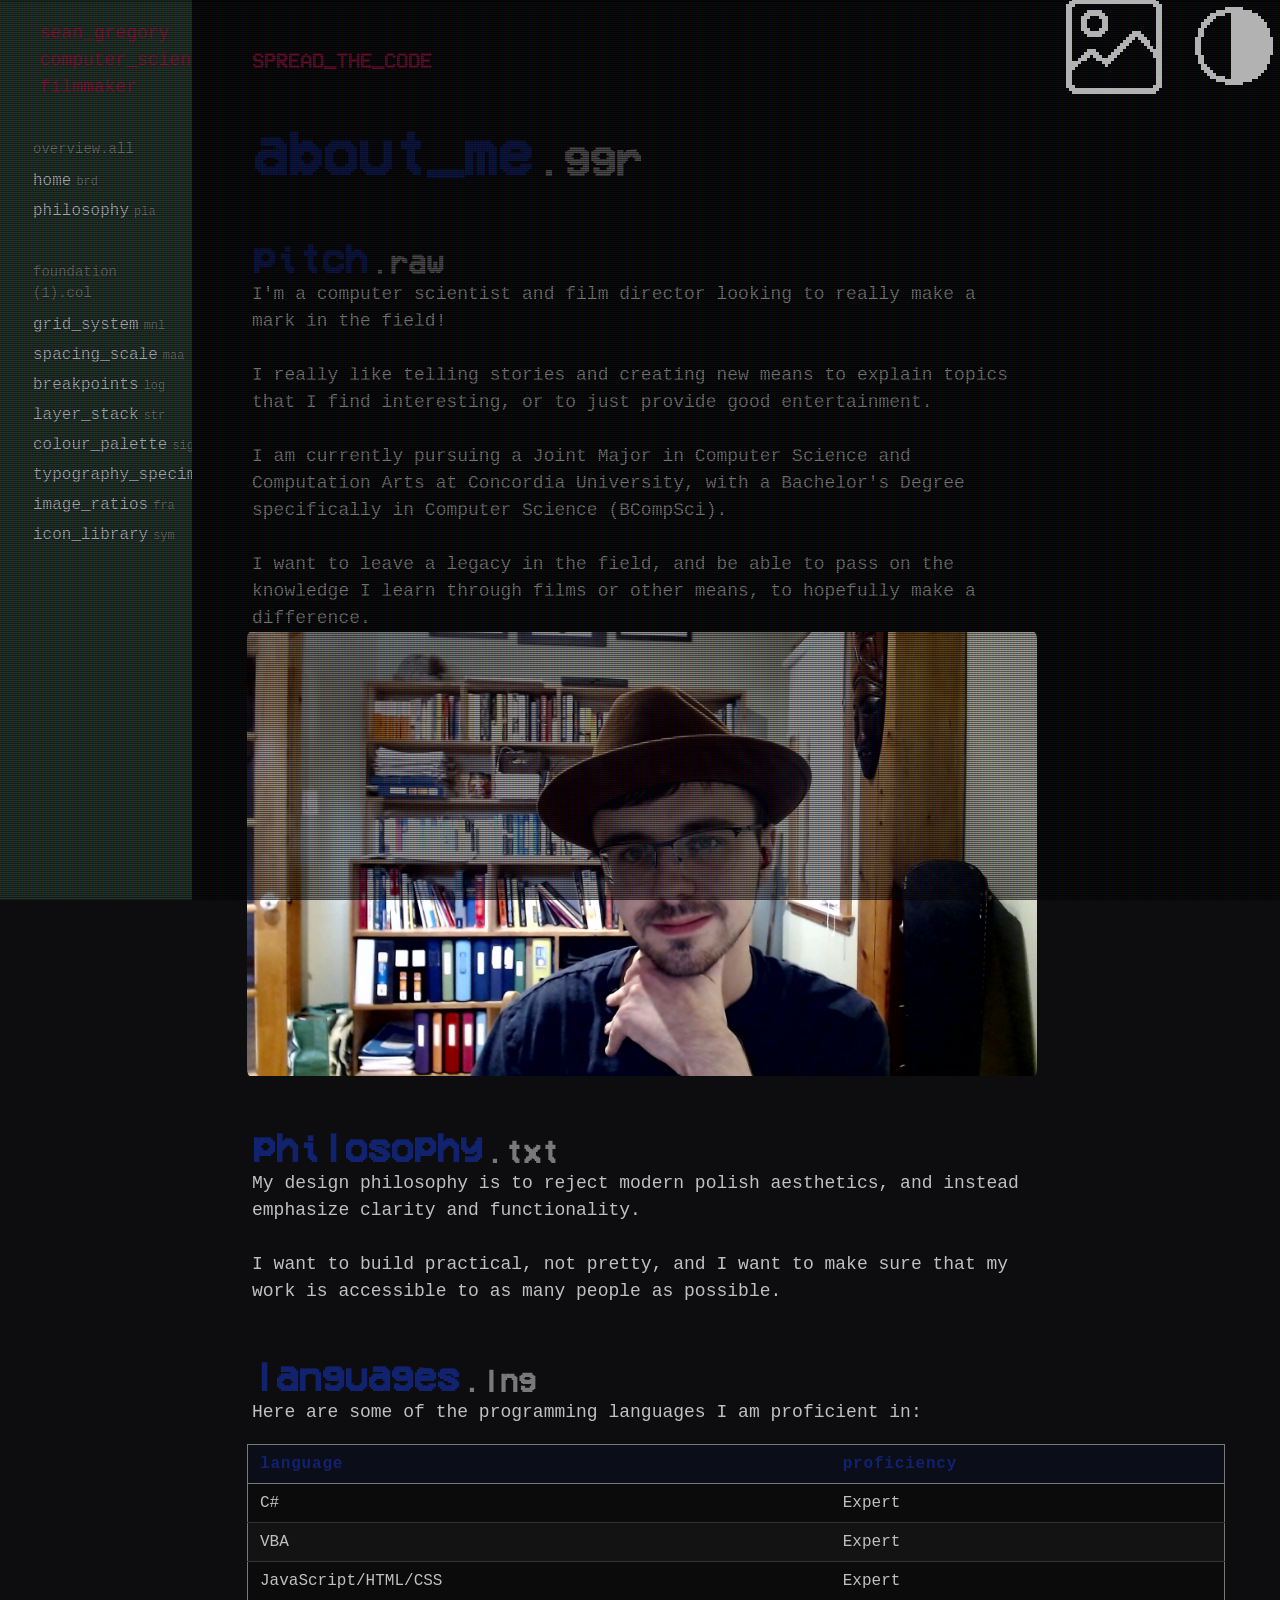
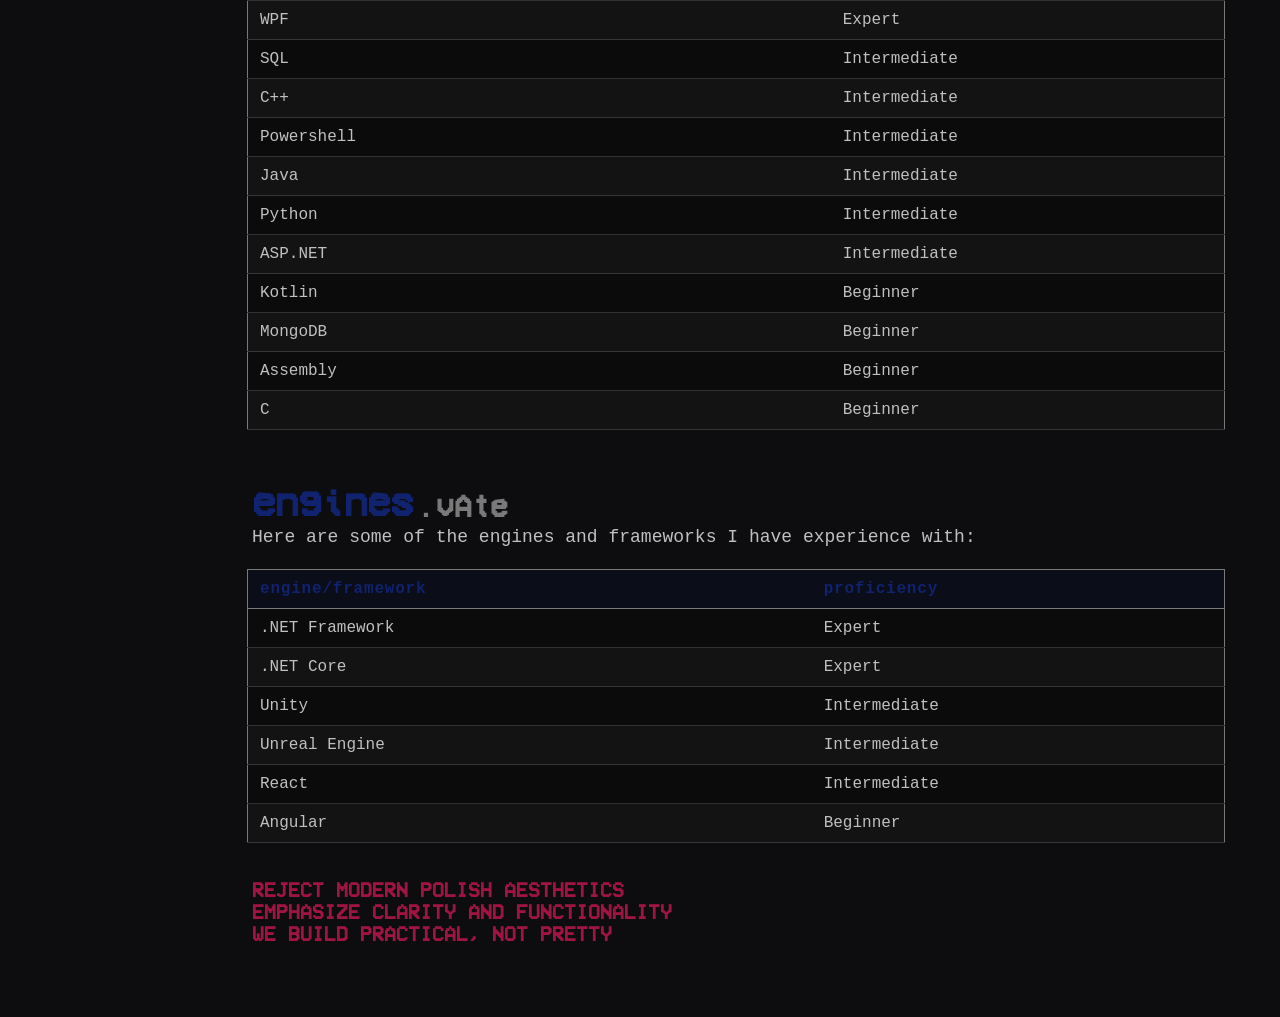
==== commit c44e3a28: "Added my first project into the mix" ====
--- a/index.html
+++ b/index.html
@@ -33,6 +33,111 @@
         </section>
         <section>
             <h2>languages<span>.lng</span></h2>
+            <p>Here are some of the programming languages I am proficient in:</p>
+            <table>
+                <thead>
+                    <tr>
+                        <th>Language</th>
+                        <th>Proficiency</th>
+                    </tr>
+                </thead>
+                <tbody>
+                    <tr>
+                        <td>C#</td>
+                        <td>Expert</td>
+                    </tr>
+                    <tr>
+                        <td>VBA</td>
+                        <td>Expert</td>
+                    </tr>
+                    <tr>
+                        <td>JavaScript/HTML/CSS</td>
+                        <td>Expert</td>
+                    </tr>
+                    <tr>
+                        <td>WPF</td>
+                        <td>Expert</td>
+                    </tr>
+                    <tr>
+                        <td>SQL</td>
+                        <td>Intermediate</td>
+                    </tr>
+                    <tr>
+                        <td>C++</td>
+                        <td>Intermediate</td>
+                    </tr>
+                    <tr>
+                        <td>Powershell</td>
+                        <td>Intermediate</td>
+                    </tr>
+                    <tr>
+                        <td>Java</td>
+                        <td>Intermediate</td>
+                    </tr>
+                    <tr>
+                        <td>Python</td>
+                        <td>Intermediate</td>
+                    </tr>
+                    <tr>
+                        <td>ASP.NET</td>
+                        <td>Intermediate</td>
+                    </tr>
+                    <tr>
+                        <td>Kotlin</td>
+                        <td>Beginner</td>
+                    </tr>
+                    <tr>
+                        <td>MongoDB</td>
+                        <td>Beginner</td>
+                    </tr>
+                    <tr>
+                        <td>Assembly</td>
+                        <td>Beginner</td>
+                    </tr>
+                    <tr>
+                        <td>C</td>
+                        <td>Beginner</td>
+                    </tr>
+                </tbody>
+            </table>
+        </section>
+        <section>
+            <h2>engines<span>.vAte</span></h2>
+            <p>Here are some of the engines and frameworks I have experience with:</p>
+            <table>
+                <thead>
+                    <tr>
+                        <th>Engine/Framework</th>
+                        <th>Proficiency</th>
+                    </tr>
+                </thead>
+                <tbody>
+                    <tr>
+                        <td>.NET Framework</td>
+                        <td>Expert</td>
+                    </tr>
+                    <tr>
+                        <td>.NET Core</td>
+                        <td>Expert</td>
+                    </tr>
+                    <tr>
+                        <td>Unity</td>
+                        <td>Intermediate</td>
+                    </tr>
+                    <tr>
+                        <td>Unreal Engine</td>
+                        <td>Intermediate</td>
+                    </tr>
+                    <tr>
+                        <td>React</td>
+                        <td>Intermediate</td>
+                    </tr>
+                    <tr>
+                        <td>Angular</td>
+                        <td>Beginner</td>
+                    </tr>
+                </tbody>
+            </table>
         </section>
         <section>
             <br><br>
--- a/mainStyle.css
+++ b/mainStyle.css
@@ -189,6 +189,10 @@
 {
     color: var(--color-accent);
     font-family: var(--font-mono-bold);
+}
+button
+{
+    padding: 20px;
 }
 /* VHS Font */
 @font-face
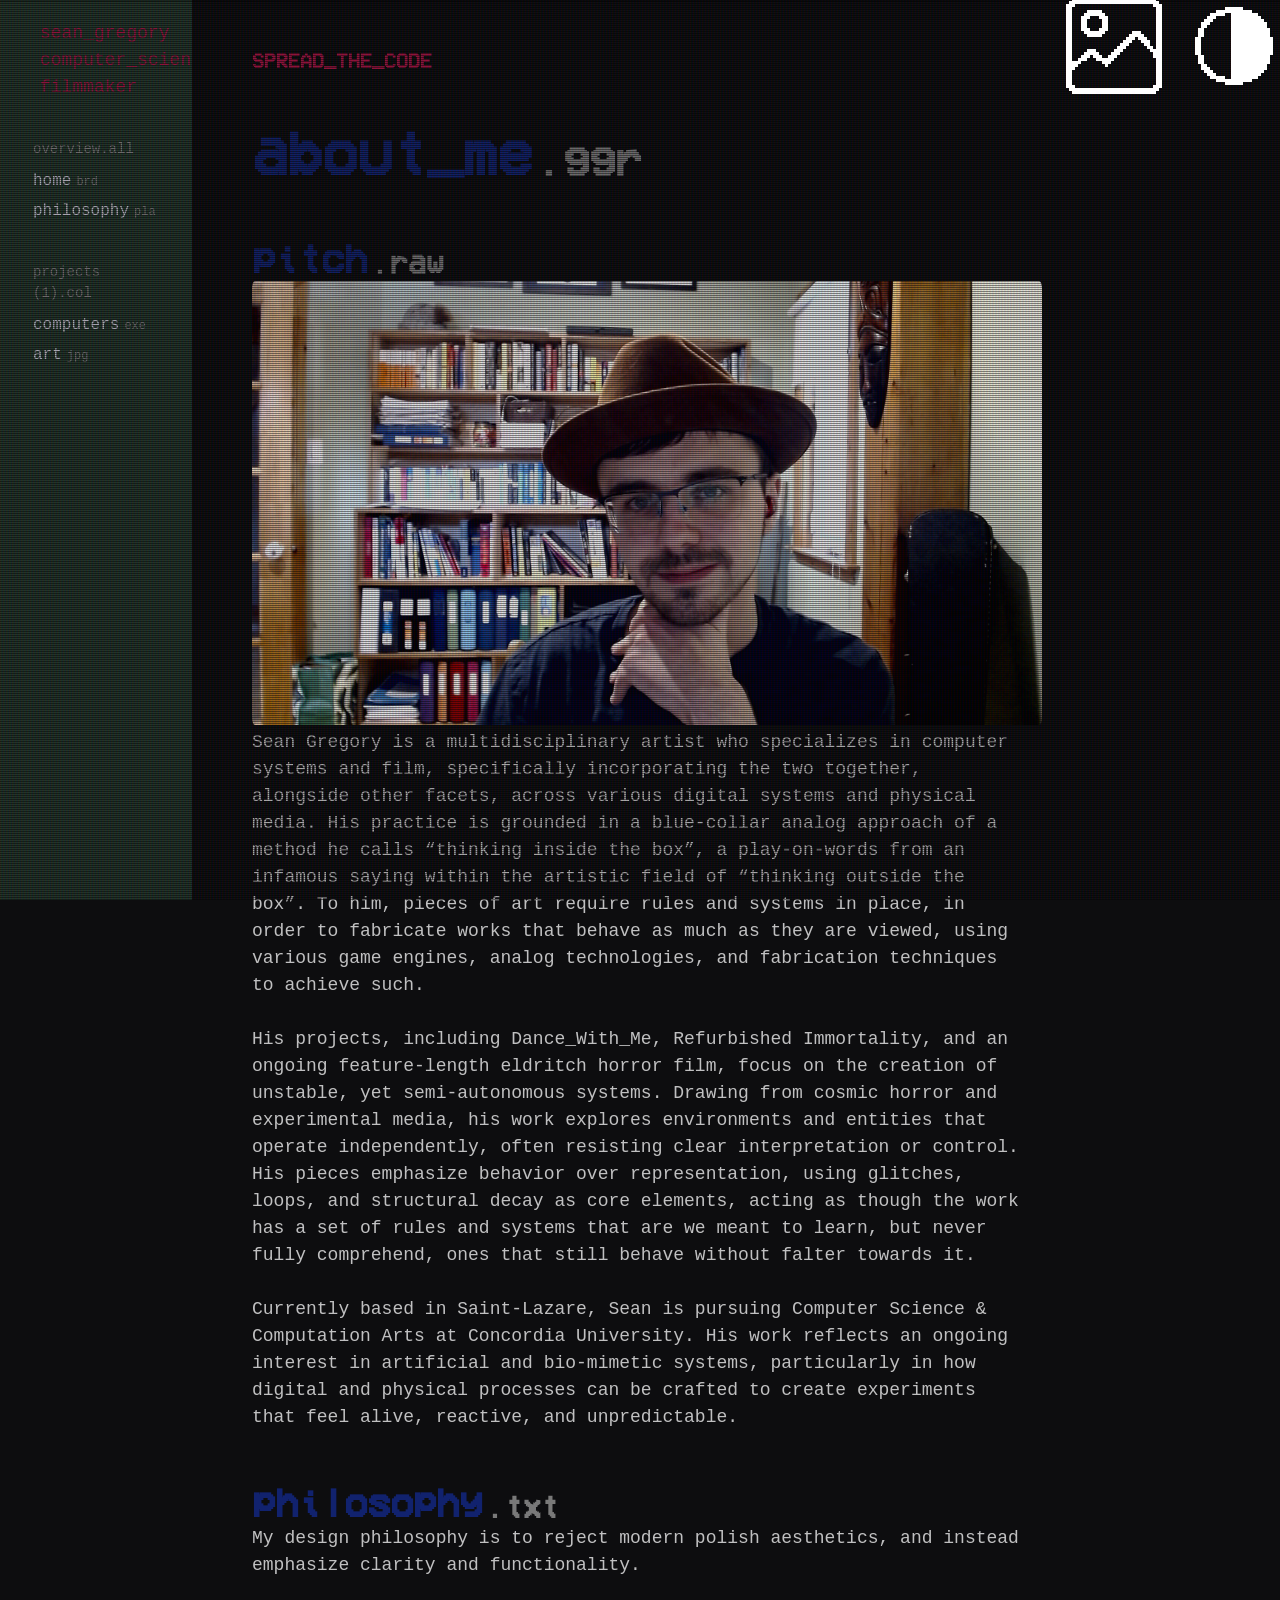
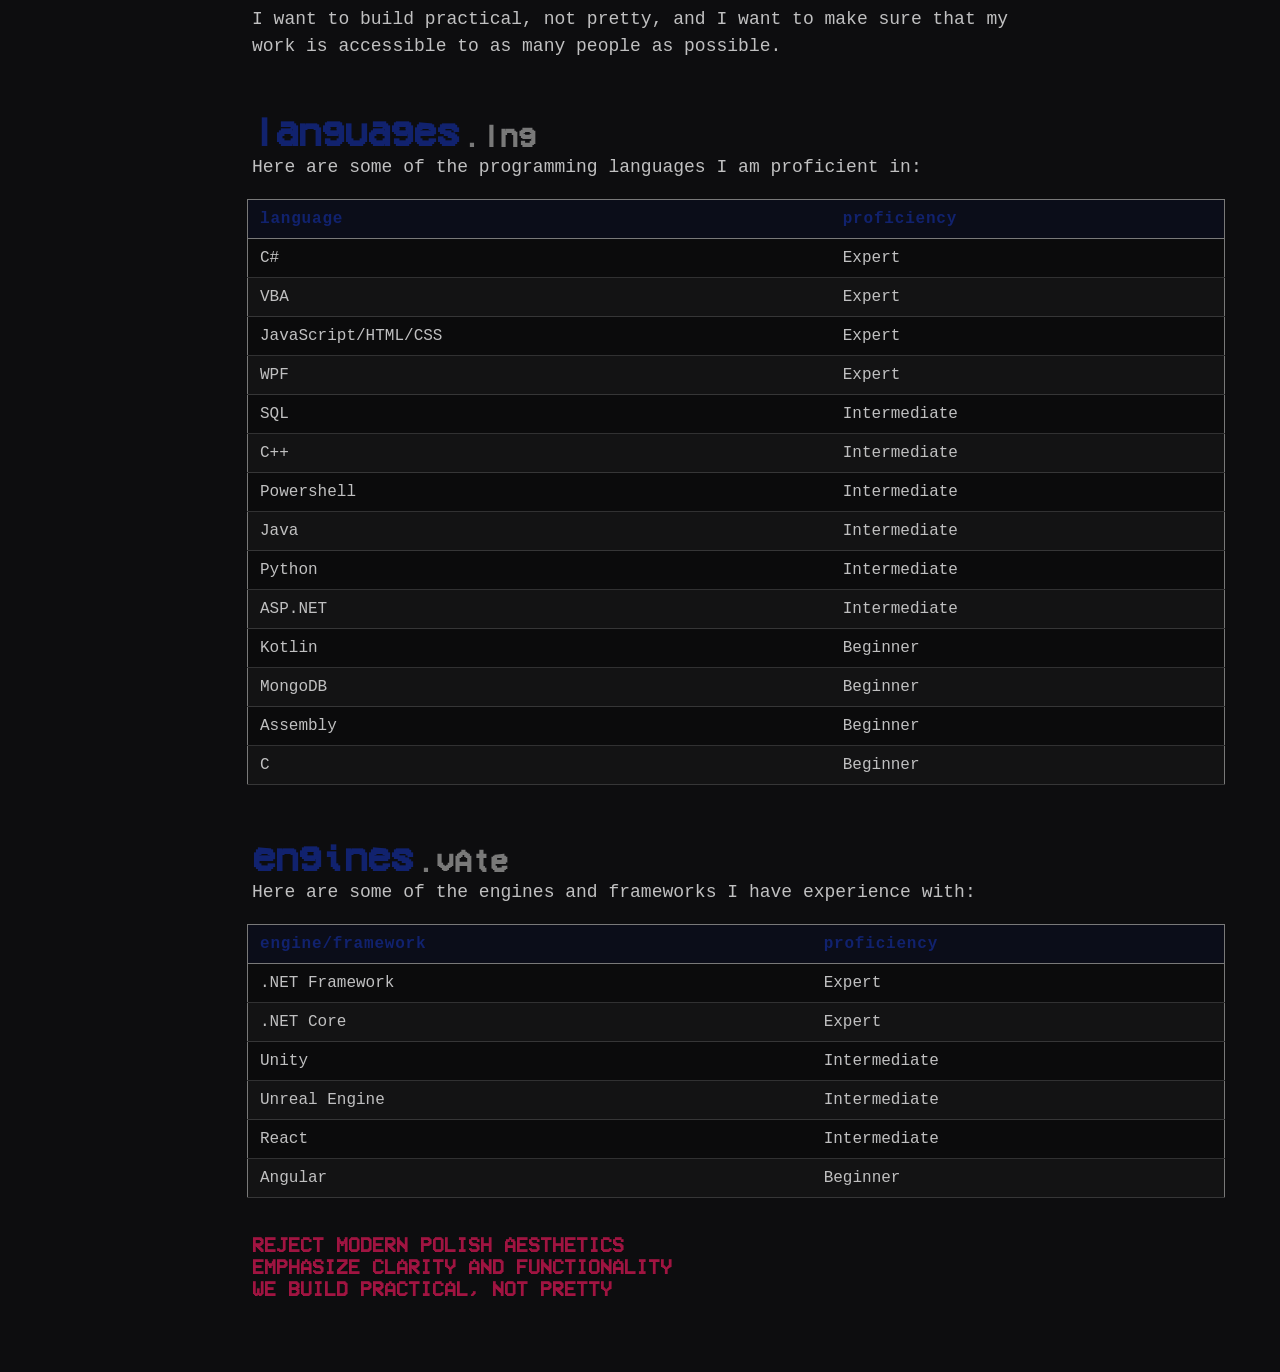
==== commit 07fe89be: "Made my projects folder" ====
--- a/index.html
+++ b/index.html
@@ -16,15 +16,15 @@
         </section>
         <section>
             <h2>pitch<span>.raw</span></h2>
-            <p>I'm a computer scientist and film director looking to really make a mark in the field!
-            <br><br>
-            I really like telling stories and creating new means to explain topics that I find interesting, or to just provide good entertainment.
-            <br><br>
-            I am currently pursuing a Joint Major in Computer Science and Computation Arts at Concordia University, with a Bachelor's Degree specifically in Computer Science (BCompSci).
-            <br><br>
-            I want to leave a legacy in the field, and be able to pass on the knowledge I learn through films or other means, to hopefully make a difference.</p>
+            <img src="./resources/images/me.jpg" alt="A picture of me" style="width: 100%; max-width: 800px; border-radius: 8px;">
+            <p>
+                Sean Gregory is a multidisciplinary artist who specializes in computer systems and film, specifically incorporating the two together, alongside other facets, across various digital systems and physical media. His practice is grounded in a blue-collar analog approach of a method he calls “thinking inside the box”, a play-on-words from an infamous saying within the artistic field of “thinking outside the box”. To him, pieces of art require rules and systems in place, in order to fabricate works that behave as much as they are viewed, using various game engines, analog technologies, and fabrication techniques to achieve such.
+                <br><br>
+                His projects, including Dance_With_Me, Refurbished Immortality, and an ongoing feature-length eldritch horror film, focus on the creation of unstable, yet semi-autonomous systems. Drawing from cosmic horror and experimental media, his work explores environments and entities that operate independently, often resisting clear interpretation or control. His pieces emphasize behavior over representation, using glitches, loops, and structural decay as core elements, acting as though the work has a set of rules and systems that are we meant to learn, but never fully comprehend, ones that still behave without falter towards it.
+                <br><br>
+                Currently based in Saint-Lazare, Sean is pursuing Computer Science & Computation Arts at Concordia University. His work reflects an ongoing interest in artificial and bio-mimetic systems, particularly in how digital and physical processes can be crafted to create experiments that feel alive, reactive, and unpredictable. 
+            </p>
         </section>
-        <img src="./resources/images/me.jpg" alt="A picture of me" style="width: 100%; max-width: 800px; border-radius: 8px;">
         <section>
             <h2>philosophy<span>.txt</span></h2>
             <p>My design philosophy is to reject modern polish aesthetics, and instead emphasize clarity and functionality.
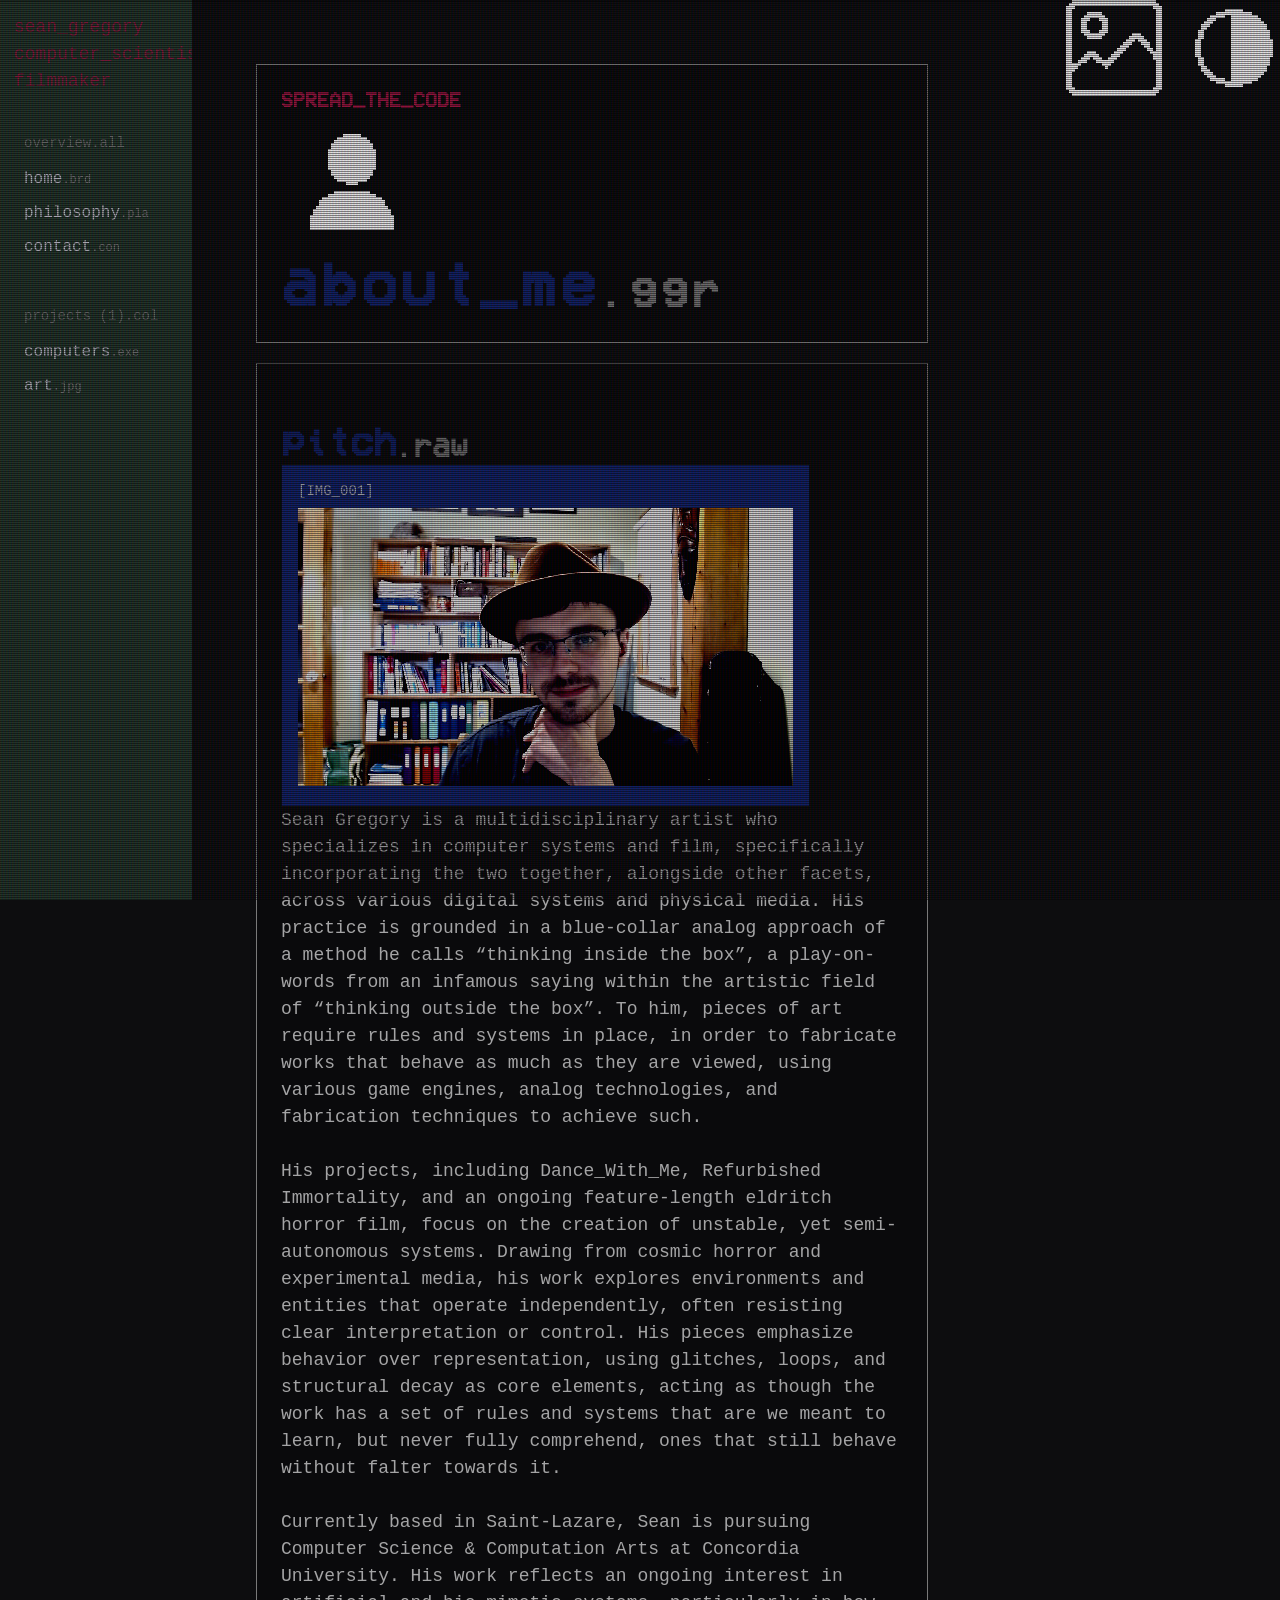
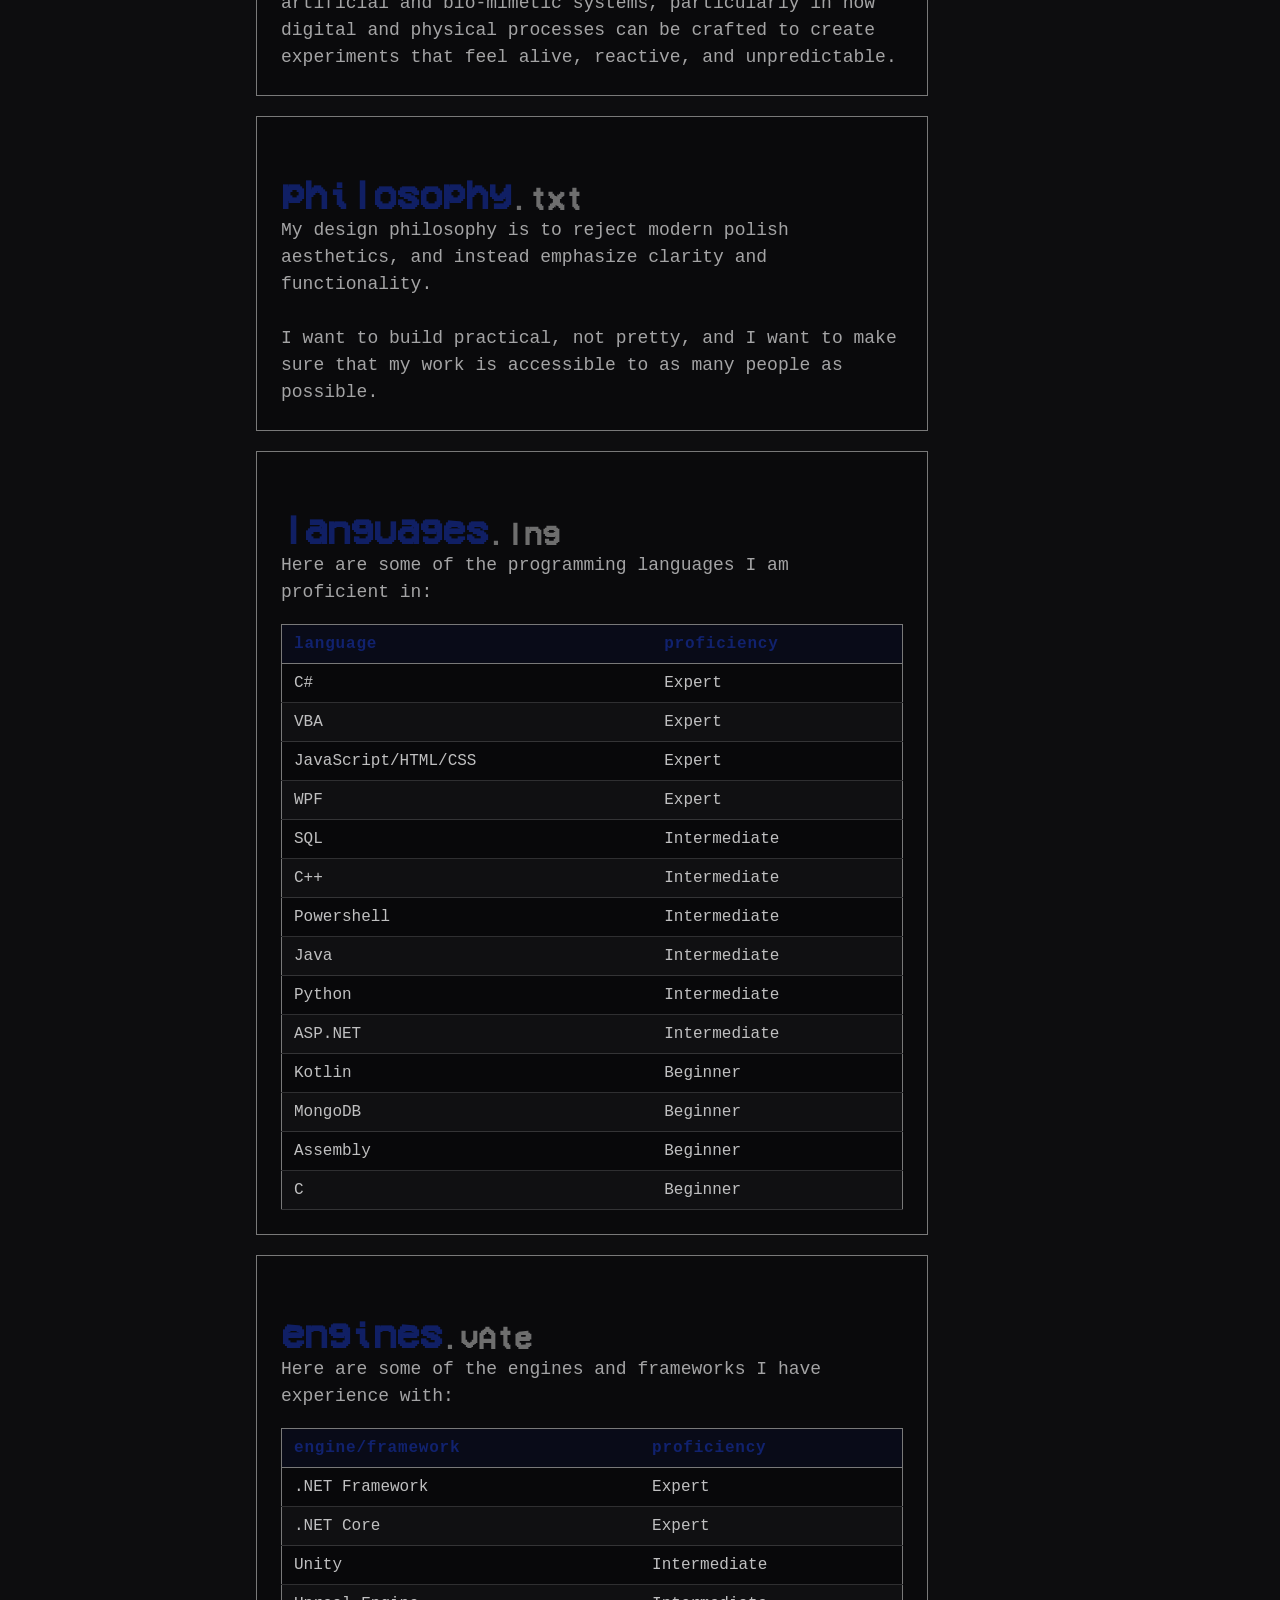
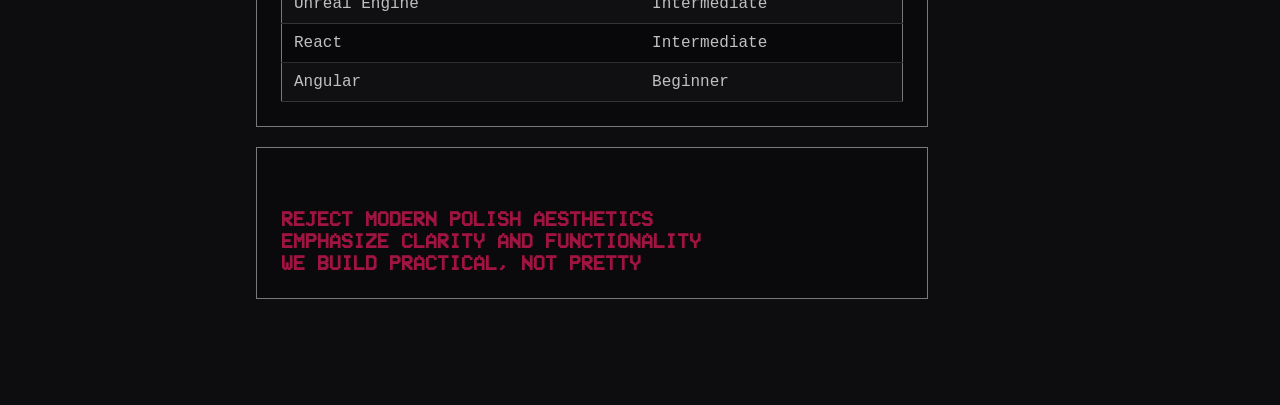
==== commit be24e0b3: "Major changes, things are now solid design wise" ====
--- a/index.html
+++ b/index.html
@@ -6,17 +6,22 @@
     <title>Foundation | Index</title>
     <link rel="stylesheet" href="mainStyle.css">
     <link rel="stylesheet" href="shader.css">
+    <link rel="stylesheet" href="table_extra.css"
 </head>
 <body class="crt">
     <script src="./sideBar.js"></script>
     <div class="mainContent">
         <section>
             <h4>SPREAD_THE_CODE</h4>
+            <div class="icon inlineIcon" style="--x:3; --y:1; "></div>
             <h1>about_me<span>.ggr</span></h1>
         </section>
         <section>
             <h2>pitch<span>.raw</span></h2>
-            <img src="./resources/images/me.jpg" alt="A picture of me" style="width: 100%; max-width: 800px; border-radius: 8px;">
+            <div class="img-entry">
+                <p class="img-label">[IMG_001]</p>
+                <img src="./resources/images/me.jpg" alt="A picture of me">
+            </div>
             <p>
                 Sean Gregory is a multidisciplinary artist who specializes in computer systems and film, specifically incorporating the two together, alongside other facets, across various digital systems and physical media. His practice is grounded in a blue-collar analog approach of a method he calls “thinking inside the box”, a play-on-words from an infamous saying within the artistic field of “thinking outside the box”. To him, pieces of art require rules and systems in place, in order to fabricate works that behave as much as they are viewed, using various game engines, analog technologies, and fabrication techniques to achieve such.
                 <br><br>
--- a/mainStyle.css
+++ b/mainStyle.css
@@ -1,4 +1,5 @@
-:root {
+:root
+{
     --color-primary: #11226e;
     --color-background: #0D0D0F;
     --color-text: #c0c0c1;
@@ -6,6 +7,9 @@
     --color-accent: #a01441;
     --color-secondary: #24382c;
     --color-text-muted: #797979;
+    --color-button: rgba(17, 34, 110, 0.85);
+    --color-button-soft: rgba(0, 0, 0, 0.28);
+    --color-glow: rgba(160, 20, 65, 0.22);
 
     --space-1: 4px;
     --space-2: 8px;
@@ -45,6 +49,8 @@
     --radius-sm: 6px;
     --radius-md: 10px;
     --radius-lg: 14px;
+    --radius-xl: 20px;
+    --radius-head: 55px;
     --radius-pill: 999px;
 
     --panel-bg: rgba(0, 0, 0, 0.22);
@@ -65,11 +71,6 @@
     grid-template-columns: 15% auto;
     background-color: var(--color-background);
     align-items: start;
-}
-
-body *
-{
-    padding: 0 5px;
 }
 
 .sideBar
@@ -87,8 +88,8 @@
 {
     display: flex;
     flex-direction: column;
-    gap: 12px;
-    padding: 18px;
+    gap: var(--space-3);
+    padding: var(--space-4);
 }
 
 .checklist a
@@ -105,9 +106,8 @@
 
 .mainContent
 {
-    padding: 50px;
+    padding: var(--space-7);
     color: var(--color-text);
-    min-height: 100vh;
     display: flex;
     flex-direction: column;
 }
@@ -118,11 +118,14 @@
     color: var(--color-primary);
 }
 
+h1 { letter-spacing: 0.08em;}
+h2 { opacity: 0.9; }
+p { opacity: 0.85; }
+
 p
 {
     font-family: var(--font-mono);
     color: var(--color-text);
-    max-width: 780px;
     line-height: var(--lh-body);
     font-size: var(--text-body);
 }
@@ -136,13 +139,13 @@
 h1
 {
     font-size: var(--text-display);
-    margin-top: 50px;
+    margin-top: var(--space-6);
 }
 
 h2
 {
     font-size: var(--text-headline);
-    margin-top: 50px;
+    margin-top: var(--space-5);
 }
 
 h4
@@ -157,13 +160,56 @@
     color: var(--color-text-muted);
 }
 
+form
+{
+    display: flex;
+    flex-direction: column;
+    gap: var(--space-3);
+    margin-top: var(--space-4);
+}
+
+label, input
+{
+    padding: var(--space-2);
+    text-align: center;
+}
+
+section
+{
+    max-width: 70%;
+    margin-bottom: var(--radius-xl);
+    background: var(--panel-bg);
+    border: 1px solid var(--color-text-muted);
+    padding: var(--space-4);
+    transition: transform 0.15s ease, border-color 0.15s ease;
+}
+section:hover
+{
+    transform: translateY(-2px);
+    border-color: var(--color-accent)
+}
+
+input, textarea
+{
+    border: 1px solid rgba(121, 121, 121, 0.55);
+    background: var(--color-primary);
+    color: var(--color-text);
+    font-family: var(--font-mono);
+    font-size: var(--text-body);
+}
+
+textarea
+{
+    resize: vertical;
+    min-height: 120px;
+}
 pre
 {
     width: min(100%, 980px);
-    margin-top: 18px;
+    margin-top: var(--space-4);
     border: 1px solid rgba(121, 121, 121, 0.55);
     background: var(--panel-bg);
-    padding: 14px 16px;
+    padding: var(--space-4);
     overflow: auto;
 }
 
@@ -172,8 +218,8 @@
     display: block;
     white-space: pre;
     font-family: var(--font-mono);
-    font-size: 14px;
-    line-height: 1.5;
+    font-size: var(--text-label);
+    line-height: var(--lh-body);
     color: var(--color-text);
 }
 
@@ -181,8 +227,7 @@
 {
     display: flex;
     flex-direction: column;
-    gap: -10px;
-    margin: 20px;
+    margin: var(--radius-lg);
     text-decoration: none;
 }
 a p
@@ -192,7 +237,7 @@
 }
 button
 {
-    padding: 20px;
+    padding: var(--space-4);
 }
 /* VHS Font */
 @font-face
@@ -260,8 +305,8 @@
 
 .icon
 {
-    width: 32px;
-    height: 32px;
+    width: var(--space-5);
+    height: var(--space-5);
     background-image: url('media.png');
     background-size: 128px 160px;
     background-position: calc(var(--x) * -32px) calc(var(--y) * -32px);
@@ -277,1119 +322,212 @@
     --color-link: #3a3a3a;
     --color-text-muted: #1d0f0f;
     --color-secondary: #64a07c;
-}
-
-.lightDarkToggle
-{
+    --color-button: rgba(17, 34, 110, 0.85);
+}
+
+.lightDarkToggle, .effectsToggle
+{
+    cursor: pointer;
     position: fixed;
-    top: 30px;
-    right: 30px;
+    top: var(--space-5);
     scale: 3;
-    z-index: 30;
-    padding: 0;
-}
-
-.effectsToggle
-{
-    position: fixed;
-    top: 30px;
-    right: 150px;
+}
+.lightDarkToggle { right: 30px; }
+.effectsToggle { right: 150px; }
+
+.inlineIcon
+{
+    position: relative;
+    margin: var(--radius-head);
     scale: 3;
-    z-index: 30;
-    padding: 0;
-}
-
-/* Tables (system-wide) */
-table
-{
-    width: min(100%, 980px);
-    margin-top: 18px;
-    padding: 0;
-    border-collapse: collapse;
-    border: 1px solid var(--color-text-muted);
-    background: var(--panel-bg-soft);
-}
-
-thead th
-{
-    font-family: var(--font-mono-semibold);
-    text-transform: lowercase;
-    letter-spacing: 0.05em;
-    color: var(--color-primary);
-    background: rgba(17, 34, 110, 0.14);
-    border-bottom: 1px solid var(--color-text-muted);
-}
-
-.iconName
-{
-    color: var(--color-link);
-    
-}
-
-th, td
-{
-    padding: 10px 12px;
-    text-align: left;
-    vertical-align: top;
-    font-family: var(--font-mono);
-    color: var(--color-text);
-}
-
-tbody td
-{
-    border-bottom: 1px solid rgba(121, 121, 121, 0.35);
-}
-
-tbody tr:nth-child(even)
-{
-    background: rgba(255, 255, 255, 0.03);
-}
-
-tbody td:first-child
-{
-    font-family: var(--font-mono-semibold);
-    color: var(--color-text);
-    white-space: nowrap;
-}
-
-/* Grid demo panel (used on types/grid.html) */
-.demoPanel
-{
-    width: min(100%, 980px);
-    margin-top: 22px;
-    border: 1px solid var(--color-text-muted);
-    background: var(--panel-bg);
-    padding: 14px 14px 12px;
-}
-
-.demoPanel *
-{
-    padding: 0;
-}
-
-.demoPanelHeader
-{
-    display: flex;
-    gap: 14px;
-    align-items: baseline;
-    justify-content: space-between;
-    padding-bottom: 10px;
-    border-bottom: 1px dashed rgba(121, 121, 121, 0.55);
-    margin-bottom: 12px;
-}
-
-.demoPanelTitle
-{
-    font-family: var(--font-mono-bold);
-    color: var(--color-accent);
-}
-
-.demoPanelMeta
-{
-    font-family: var(--font-mono);
-    color: var(--color-text-muted);
-    font-size: 14px;
-    text-align: right;
-}
-
-.diagramWrap
-{
-    overflow-x: auto;
-    border: 1px solid rgba(121, 121, 121, 0.35);
-    background: var(--panel-bg-blue);
-}
-
-.gridDiagram
-{
-    display: block;
-    width: 100%;
-    height: auto;
-    min-width: 760px;
-}
-
-.demoPanelCaption
-{
-    margin-top: 12px;
-    font-family: var(--font-mono);
-    color: var(--color-text);
-    font-size: 16px;
-    line-height: 1.5;
-    max-width: none;
-}
-
-.gridDiagram .gridStroke
-{
-    fill: var(--color-text-muted);
-}
-
-.gridDiagram .gridFrame
-{
-    fill: transparent;
-    stroke: rgba(121, 121, 121, 0.75);
-    stroke-width: 2;
-}
-
-.gridDiagram .gridContentArea
-{
-    fill: rgba(17, 34, 110, 0.10);
-    stroke: rgba(17, 34, 110, 0.7);
-    stroke-width: 2;
-}
-
-.gridDiagram .gridSafeArea
-{
-    fill: rgba(160, 20, 65, 0.08);
-    stroke: rgba(160, 20, 65, 0.8);
-    stroke-width: 2;
-    stroke-dasharray: 8 6;
-}
-
-.gridDiagram .gridColumns rect
-{
-    fill: rgba(192, 192, 193, 0.06);
-    stroke: rgba(121, 121, 121, 0.35);
-    stroke-width: 1;
-}
-
-.gridDiagram .gridModules rect
-{
-    fill: rgba(160, 20, 65, 0.22);
-    stroke: rgba(160, 20, 65, 0.85);
-    stroke-width: 2;
-}
-
-.gridDiagram .gridDimLine
-{
-    stroke: rgba(121, 121, 121, 0.9);
-    stroke-width: 2;
-}
-
-.gridDiagram .gridLabel
-{
-    fill: var(--color-text);
-    font-family: IBMRegular, monospace;
-    font-size: 16px;
-}
-
-.gridDiagram .gridLabelMuted
-{
-    fill: rgba(121, 121, 121, 0.95);
-}
-
-/* Breakpoints diagram (used on types/breakpoints.html) */
-.breakpointDiagram
-{
-    display: block;
-    width: 100%;
-    height: auto;
-    min-width: 760px;
-}
-
-.breakpointDiagram .bpFrame
-{
-    fill: transparent;
-    stroke: rgba(121, 121, 121, 0.75);
-    stroke-width: 2;
-}
-
-.breakpointDiagram .bpRowRect
-{
-    fill: rgba(0, 0, 0, 0.16);
-    stroke: rgba(121, 121, 121, 0.35);
-    stroke-width: 1;
-}
-
-.breakpointDiagram .bpTitle
-{
-    fill: var(--color-primary);
-    font-family: IBMSemiBold, monospace;
-    font-size: 18px;
-    letter-spacing: 0.06em;
-    text-transform: lowercase;
-}
-
-.breakpointDiagram .bpLegend
-{
-    fill: var(--color-text-muted);
-    font-family: IBMRegular, monospace;
-    font-size: 14px;
-}
-
-.breakpointDiagram .bpName
-{
-    fill: var(--color-link);
-    font-family: IBMSemiBold, monospace;
-    font-size: 16px;
-    letter-spacing: 0.04em;
-}
-
-.breakpointDiagram .bpMeta
-{
-    fill: var(--color-text);
-    font-family: IBMRegular, monospace;
-    font-size: 16px;
-}
-
-/* Breakpoint ruler (used on types/breakpoints.html) */
-.breakpointWrap
-{
-    padding: 14px;
-}
-
-.breakpointsRuler
-{
-    position: relative;
-    height: 34px;
-    border-bottom: 1px dashed rgba(121, 121, 121, 0.55);
-}
-
-.bpMarker
-{
-    position: absolute;
-    bottom: 0;
-    transform: translateX(-50%);
-}
-
-.bpMarker::after
-{
-    content: "";
-    position: absolute;
-    left: 50%;
-    bottom: -14px;
-    width: 1px;
-    height: 14px;
-    background: rgba(160, 20, 65, 0.85);
-    transform: translateX(-50%);
-}
-
-.bp0 { left: 0%; transform: none; }
-.bp0::after { left: 0; transform: none; }
-.bp600 { left: 24.25%; }
-.bp768 { left: 35.1%; }
-.bp1024 { left: 46.7%; }
-.bp1280 { left: 58.3%; }
-.bp1440 { left: 69.2%; }
-.bp1920 { left: 89%; }
-.bp1920more { left: 100%; }
-
-.bp1920more { transform: translateX(-100%); }
-.bp1920more::after { left: 100%; transform: translateX(-100%); }
-
-.bpTag
-{
-    display: inline-block;
-    font-family: IBMRegular, monospace;
-    font-size: 12px;
-    color: var(--color-text);
-    background: rgba(0, 0, 0, 0.45);
-    border: 1px solid rgba(121, 121, 121, 0.45);
-    padding: 3px 6px;
-    border-radius: 4px;
-    letter-spacing: 0.06em;
-}
-
-.breakpointBand
-{
-    display: flex;
-    margin-top: 14px;
-    border: 1px solid rgba(121, 121, 121, 0.35);
-    background: rgba(0, 0, 0, 0.12);
-}
-
-.bpSegment
-{
-    padding: 10px 10px 12px;
-    border-right: 1px solid rgba(121, 121, 121, 0.25);
-    min-width: 100px;
-}
-
-.bpSegment:last-child
-{
-    border-right: none;
-}
-
-.bpMobile { flex: 600; background: rgba(160, 20, 65, 0.08); }
-.bpMobileH { flex: 168; background: rgba(17, 34, 110, 0.08); }
-.bpTablet { flex: 256; background: rgba(160, 20, 65, 0.06); }
-.bpTabletH { flex: 256; background: rgba(17, 34, 110, 0.06); }
-.bpCrt { flex: 160; background: rgba(160, 20, 65, 0.05); }
-.bpDesktop { flex: 480; background: rgba(17, 34, 110, 0.05); }
-.bpWide { flex: 240; background: rgba(160, 20, 65, 0.04); }
-
-.bpSegment .bpName
-{
-    font-family: IBMSemiBold, monospace;
-    font-size: 14px;
-    letter-spacing: 0.06em;
-    text-transform: lowercase;
-    color: var(--color-link);
-    max-width: none;
-    margin-bottom: 6px;
-}
-
-.bpSegment .bpMeta
-{
-    font-family: IBMRegular, monospace;
-    font-size: 12px;
-    line-height: 1.4;
-    letter-spacing: 0.04em;
-    color: var(--color-text);
-    max-width: none;
-}
-
-.contentClampRow
-{
-    margin-top: 14px;
-    display: grid;
-    gap: 10px;
-}
-
-.clampLabel
-{
-    font-family: IBMRegular, monospace;
-    font-size: 12px;
-    letter-spacing: 0.06em;
-    color: var(--color-text-muted);
-    text-transform: lowercase;
-}
-
-.clampBars
-{
-    display: flex;
-    gap: 10px;
-    align-items: stretch;
-}
-
-.clampBar
-{
-    position: relative;
-    border: 1px solid rgba(121, 121, 121, 0.35);
-    background: rgba(0, 0, 0, 0.22);
-    padding: 10px;
-    min-height: 38px;
-}
-
-.clampMin { flex: 272; }
-.clampMax { flex: 1200; }
-
-.clampBar span
-{
-    font-family: IBMRegular, monospace;
-    font-size: 12px;
-    color: var(--color-text);
-    letter-spacing: 0.04em;
-}
-
-/* Layers demo (used on types/layers.html) */
-.layerDemoStage
-{
-    position: relative;
-    padding: 16px;
-    height: 280px;
-    min-width: 760px;
-}
-
-.layerSurface
-{
-    position: absolute;
-    border: 1px solid rgba(121, 121, 121, 0.55);
-    border-radius: 8px;
-    overflow: hidden;
-}
-
-.layerBase
-{
-    inset: 16px;
-    background:
-        linear-gradient(180deg, rgba(17, 34, 110, 0.10), rgba(0, 0, 0, 0.12)),
-        radial-gradient(circle at 20% 30%, rgba(160, 20, 65, 0.10), transparent 55%);
-    z-index: var(--layer-base);
-}
-
-.layerContent
-{
-    left: 46px;
-    top: 46px;
-    width: 64%;
-    height: 56%;
-    background: rgba(0, 0, 0, 0.26);
-    border-color: rgba(17, 34, 110, 0.75);
-    z-index: var(--layer-content);
-    padding: 14px;
-}
-
-.layerElevated
-{
-    right: 68px;
-    top: 84px;
-    width: 30%;
-    height: 44%;
-    background: rgba(0, 0, 0, 0.34);
-    border-color: rgba(160, 20, 65, 0.75);
-    box-shadow: 0 18px 40px rgba(0, 0, 0, 0.38);
-    z-index: var(--layer-elevated);
-    padding: 14px;
-}
-
-.layerOverlay
-{
-    left: 34%;
-    top: 34%;
-    width: 46%;
-    height: 46%;
-    background: rgba(0, 0, 0, 0.55);
-    border-color: rgba(192, 192, 193, 0.55);
-    box-shadow: 0 24px 60px rgba(0, 0, 0, 0.55);
-    backdrop-filter: blur(2px);
-    z-index: var(--layer-overlay);
-    padding: 14px;
-}
-
-.layerStamp
-{
-    font-family: IBMSemiBold, monospace;
-    font-size: 12px;
-    letter-spacing: 0.08em;
-    text-transform: lowercase;
-    color: var(--color-link);
-    max-width: none;
-    margin-bottom: 10px;
-}
-
-.layerNote
-{
-    font-family: IBMRegular, monospace;
-    font-size: 14px;
-    color: var(--color-text);
-    max-width: none;
-    margin-top: 6px;
-}
-
-.layerLine
-{
-    height: 8px;
-    border: 1px solid rgba(121, 121, 121, 0.35);
-    background: rgba(255, 255, 255, 0.04);
-    margin-top: 12px;
-}
-
-.layerLineShort
-{
-    width: 72%;
-}
-
-.layerActions
-{
-    margin-top: 14px;
-    display: flex;
-    gap: 10px;
-    justify-content: flex-end;
-}
-
-.layerBtn
-{
-    font-family: IBMRegular, monospace;
-    font-size: 12px;
-    letter-spacing: 0.06em;
-    text-transform: lowercase;
-    color: var(--color-text);
-    border: 1px solid rgba(121, 121, 121, 0.55);
-    background: rgba(0, 0, 0, 0.35);
-    padding: 6px 10px;
-    border-radius: 6px;
-}
-
-.layerBtnPrimary
-{
-    border-color: rgba(160, 20, 65, 0.85);
-    background: rgba(160, 20, 65, 0.18);
-}
-
-.layerLegend
-{
-    position: absolute;
-    left: 16px;
-    bottom: 16px;
-    display: flex;
-    gap: 10px;
-    flex-wrap: wrap;
-    z-index: calc(var(--layer-overlay) + 1);
-}
-
-.layerChip
-{
-    font-family: var(--font-mono);
-    font-size: 12px;
-    color: var(--color-text);
-    background: rgba(0, 0, 0, 0.45);
-    border: 1px dashed rgba(121, 121, 121, 0.55);
-    padding: 4px 8px;
-    border-radius: var(--radius-pill);
-    letter-spacing: 0.04em;
-    max-width: none;
-}
-
-/* Color palette (used on types/color.html) */
-.colorSwatch
-{
-    display: grid;
-    grid-template-columns: 56px 1fr;
-    gap: 12px;
-    align-items: center;
-    padding: 12px;
-    border: 1px solid rgba(121, 121, 121, 0.35);
-    background: var(--panel-bg-soft);
-}
-
-.swatchChip
-{
-    width: 56px;
-    height: 56px;
-    border-radius: var(--radius-md);
-    background: var(--swatch);
-    border: 1px solid rgba(192, 192, 193, 0.35);
-    box-shadow:
-        0 0 0 1px rgba(0, 0, 0, 0.35) inset,
-        0 14px 28px rgba(0, 0, 0, 0.35);
-}
-
-.swatchHex
-{
-    font-family: var(--font-mono-semibold);
-    font-size: 14px;
-    letter-spacing: 0.06em;
-    color: var(--color-text);
-    max-width: none;
-}
-
-.swatchUse
-{
-    font-family: var(--font-mono);
-    font-size: 14px;
-    color: var(--color-text-muted);
-    max-width: none;
-    margin-top: 6px;
-}
-
-.comboGrid
-{
-    width: min(100%, 980px);
-    margin-top: 18px;
-    display: grid;
-    grid-template-columns: 1fr 1fr;
-    gap: 14px;
-}
-
-@media (max-width: 980px)
-{
-    .comboGrid
-    {
-        grid-template-columns: 1fr;
-    }
-}
-
-.comboCard
-{
-    border: 1px solid rgba(121, 121, 121, 0.55);
-    background: var(--combo-bg);
-    color: var(--combo-fg);
-    padding: 14px;
-    box-shadow: 0 0 0 1px rgba(0, 0, 0, 0.25) inset;
-}
-
-.comboCard *
-{
-    padding: 0;
-}
-
-.comboTitle
-{
-    font-family: IBMSemiBold, monospace;
-    letter-spacing: 0.08em;
-    text-transform: lowercase;
-    color: var(--combo-accent);
-    max-width: none;
-}
-
-.comboBody
-{
-    font-family: IBMRegular, monospace;
-    font-size: 14px;
-    line-height: 1.5;
-    margin-top: 10px;
-    max-width: none;
-    color: var(--combo-fg);
-}
-
-.comboMeta
-{
-    margin-top: 12px;
-    display: flex;
-    flex-wrap: wrap;
-    gap: 10px 14px;
-    font-family: IBMRegular, monospace;
-    font-size: 12px;
-    color: rgba(192, 192, 193, 0.85);
-    border-top: 1px dashed rgba(121, 121, 121, 0.55);
-    padding-top: 10px;
-}
-
-.comboCard[style*=\"--combo-bg: #ffffff\"] .comboMeta
-{
-    color: rgba(13, 13, 15, 0.75);
-}
-
-/* Ratios (used on types/ratios.html) */
-.ratioGrid
-{
-    display: grid;
-    grid-template-columns: 1fr 1fr;
-    gap: 14px;
-}
-
-@media (max-width: 980px)
-{
-    .ratioGrid
-    {
-        grid-template-columns: 1fr;
-    }
-}
-
-.ratioCard *
-{
-    padding: 0;
-}
-
-.ratioFrame
-{
-    position: relative;
-    aspect-ratio: var(--ratio);
-    border: 1px solid rgba(121, 121, 121, 0.55);
-    background:
-        linear-gradient(180deg, rgba(17, 34, 110, 0.10), rgba(0, 0, 0, 0.18)),
-        radial-gradient(circle at 30% 30%, rgba(160, 20, 65, 0.12), transparent 55%);
-    box-shadow: 0 0 0 1px rgba(0, 0, 0, 0.25) inset;
-    border-radius: 10px;
-    overflow: hidden;
-}
-
-.ratioSafe
-{
-    position: absolute;
-    inset: 10%;
-    border: 2px dashed rgba(160, 20, 65, 0.75);
-    border-radius: 8px;
-    opacity: 0.9;
-}
-
-.ratioCross::before,
-.ratioCross::after
-{
-    content: "";
-    position: absolute;
-    left: 50%;
-    top: 50%;
-    width: 70%;
-    height: 1px;
-    background: rgba(192, 192, 193, 0.35);
-    transform: translate(-50%, -50%);
-}
-
-.ratioCross::after
-{
-    width: 1px;
-    height: 70%;
-}
-
-.ratioStamp
-{
-    position: absolute;
-    left: 10px;
-    top: 10px;
-    font-family: IBMSemiBold, monospace;
-    font-size: 12px;
-    letter-spacing: 0.08em;
-    text-transform: lowercase;
-    color: var(--color-link);
-    background: rgba(0, 0, 0, 0.45);
-    border: 1px solid rgba(121, 121, 121, 0.45);
-    padding: 4px 8px;
-    border-radius: 6px;
-    max-width: none;
-}
-
-.ratioNote
-{
-    margin-top: 10px;
-    font-family: var(--font-mono);
-    font-size: 14px;
-    color: var(--color-text-muted);
-    letter-spacing: 0.04em;
-    text-transform: lowercase;
-    max-width: none;
-}
-
-/* Icons (used on types/icons.html) */
-.iconLibraryGrid
-{
-    display: grid;
-    grid-template-columns: repeat(4, 1fr);
-    gap: 12px;
-    padding: 12px;
-}
-
-@media (max-width: 980px)
-{
-    .iconLibraryGrid
-    {
-        grid-template-columns: repeat(2, 1fr);
-    }
-}
-
-.iconTile
-{
-    border: 1px solid rgba(121, 121, 121, 0.35);
-    background: var(--panel-bg-soft);
-    padding: 12px;
-    display: grid;
-    gap: 8px;
-    justify-items: start;
-}
-
-.iconTile *
-{
-    padding: 0;
-}
-
-.iconSample
-{
-    transform: scale(2);
-    transform-origin: top left;
-    margin-bottom: 18px;
-}
-
-.iconName
-{
-    font-family: var(--font-mono-semibold);
-    font-size: 12px;
-    letter-spacing: 0.08em;
-    text-transform: lowercase;
-    color: var(--color-link);
-    max-width: none;
-    padding-top: 10px;
-}
-
-.iconCoords
-{
-    font-family: var(--font-mono);
-    font-size: 12px;
-    color: var(--color-text-muted);
-    max-width: none;
-}
-
-.iconInline
-{
-    transform: none;
-}
-
-.iconExampleRow
-{
-    padding: 12px 0 0;
-}
-
-.iconExampleRow *
-{
-    padding: 0;
-}
-
-.iconExampleNote
-{
-    margin-top: 12px;
-    font-family: var(--font-mono);
-    font-size: 14px;
-    color: var(--color-text-muted);
-    max-width: none;
-}
-
-.iconButton
+}
+.button-primary {
+    --btn-bg: var(--color-button);
+    --btn-border: var(--color-button);
+}
+
+.button-accent {
+    --btn-bg: var(--color-accent);
+    --btn-border: var(--color-accent);
+}
+
+button
 {
     appearance: none;
     cursor: pointer;
-    border: 1px solid rgba(121, 121, 121, 0.75);
-    background: rgba(0, 0, 0, 0.28);
-    border-radius: 8px;
-    padding: 10px;
+    border: 1px solid var(--btn-border, var(--color-button));
+    background: linear-gradient(
+        180deg,
+        var(--btn-bg, var(--color-button)),
+        var(--color-button-soft)
+    );
+    color: var(--color-text);
+    font-family: var(--font-mono-bold);
+    text-transform: lowercase;
+    letter-spacing: 0.06em;
+    padding: var(--space-2) var(--space-3);
     display: inline-flex;
     align-items: center;
-    justify-content: center;
-    box-shadow: 0 0 0 1px rgba(17, 34, 110, 0.15) inset;
-    margin-right: 10px;
-}
-
-.iconButton:hover
-{
-    border-color: rgba(160, 20, 65, 0.85);
-}
-
-.iconButton:focus-visible
-{
-    outline: 2px solid rgba(160, 20, 65, 0.95);
+    gap: var(--space-3);
+    border-radius: var(--radius-sm);
+    box-shadow:
+        0 0 0 1px var(--color-glow) inset,
+        0 10px 28px var(--color-button-soft);
+    transition: all 120ms ease;
+}
+
+button:hover
+{
+    border-color: var(--color-accent);
+    background: linear-gradient(180deg, var(--color-accent), var(--color-button-soft));
+}
+button:active
+{
+    transform: translateY(1px);
+}
+
+button:focus-visible
+{
+    outline: 2px solid var(--color-accent);
     outline-offset: 2px;
 }
 
-/* Spacing demos (used on types/spacing.html) */
-.demoRow
-{
-    width: min(100%, 980px);
-    margin-top: 22px;
-    display: grid;
-    grid-template-columns: 1fr 1fr;
-    gap: 18px;
-}
-
-@media (max-width: 980px)
-{
-    .demoRow
-    {
-        grid-template-columns: 1fr;
-    }
-}
-
-.spacingScaleGrid
-{
-    display: grid;
-    grid-template-columns: 1fr 1fr;
-    gap: 12px;
-}
-
-.spacingSwatch
-{
-    border: 1px solid rgba(121, 121, 121, 0.45);
-    background: rgba(0, 0, 0, 0.20);
-    padding: 10px 10px 12px;
-}
-
-.spacingLabel
-{
-    display: flex;
-    align-items: baseline;
-    justify-content: space-between;
-    gap: 12px;
-    max-width: none;
-    font-size: 14px;
-    letter-spacing: 0.06em;
-    text-transform: lowercase;
-    color: var(--color-text-muted);
-    margin-bottom: 10px;
-}
-
-.spacingLabel span
-{
-    font-size: 12px;
-    color: var(--color-text);
-}
-
-.spacingBar
-{
-    height: 18px;
-    width: min(100%, calc(var(--space) * 4));
-    border: 1px solid rgba(160, 20, 65, 0.85);
-    background: rgba(160, 20, 65, 0.22);
-    box-shadow: 0 0 0 1px rgba(17, 34, 110, 0.25) inset;
-}
-
-.componentShowcase *
-{
-    padding: 0;
-}
-
-.componentStage
-{
-    position: relative;
-    border: 1px solid rgba(121, 121, 121, 0.35);
-    background: rgba(17, 34, 110, 0.06);
-    padding: 20px;
-    min-height: 140px;
-    display: flex;
-    align-items: center;
-    justify-content: center;
-}
-
-.dsButton
-{
-    appearance: none;
-    cursor: pointer;
-    border: 1px solid rgba(17, 34, 110, 0.85);
-    background: linear-gradient(180deg, rgba(17, 34, 110, 0.14), rgba(0, 0, 0, 0.28));
-    color: var(--color-text);
-    font-family: IBMSemiBold, monospace;
-    text-transform: lowercase;
-    letter-spacing: 0.06em;
-    padding: 10px 16px;
-    display: inline-flex;
-    align-items: center;
-    gap: 8px;
-    border-radius: 6px;
+.light-mode {
+    --color-primary: rgba(17, 34, 110, 0.10);
+    --color-accent: rgba(160, 20, 65, 0.10);
+    --color-white: rgba(255, 255, 255, 0.75);
+    --color-button-soft: rgba(0, 0, 0, 0.12);
+    --color-glow: rgba(160, 20, 65, 0.18);
+}
+
+.light-mode button
+{
+    background: linear-gradient(180deg, var(--color-primary), var(--color-white));
     box-shadow:
-        0 0 0 1px rgba(160, 20, 65, 0.22) inset,
-        0 10px 28px rgba(0, 0, 0, 0.28);
-    transition: border-color 120ms ease, background 120ms ease, transform 120ms ease;
-}
-
-.dsButton:hover
-{
-    border-color: rgba(160, 20, 65, 0.85);
-    background: linear-gradient(180deg, rgba(160, 20, 65, 0.12), rgba(0, 0, 0, 0.28));
-}
-
-.dsButton:active
-{
-    transform: translateY(1px);
-}
-
-.dsButton:focus-visible
-{
-    outline: 2px solid rgba(160, 20, 65, 0.95);
-    outline-offset: 2px;
-}
-
-.light-mode .dsButton
-{
-    background: linear-gradient(180deg, rgba(17, 34, 110, 0.10), rgba(255, 255, 255, 0.75));
-    box-shadow:
-        0 0 0 1px rgba(160, 20, 65, 0.18) inset,
-        0 10px 28px rgba(0, 0, 0, 0.12);
-}
-
-.light-mode .dsButton:hover
-{
-    background: linear-gradient(180deg, rgba(160, 20, 65, 0.10), rgba(255, 255, 255, 0.75));
-}
-
-.dsButtonIcon
-{
-    width: 14px;
-    height: 14px;
-    border: 1px solid rgba(17, 34, 110, 0.9);
-    background: rgba(17, 34, 110, 0.25);
-}
-
-.dsButtonKbd
-{
-    font-family: IBMRegular, monospace;
-    color: var(--color-text-muted);
-    border: 1px dashed rgba(121, 121, 121, 0.65);
-    padding: 2px 6px;
-    border-radius: 4px;
-    letter-spacing: 0.02em;
-}
-
-.padGuide
-{
-    position: absolute;
-    inset: 0;
-    pointer-events: none;
-    border: 1px dashed rgba(160, 20, 65, 0.35);
-    opacity: 0.85;
-}
-
-.padGuideX
-{
-    left: 16px;
-    right: 16px;
-    top: 0;
-    bottom: 0;
-    border-left: 1px dashed rgba(160, 20, 65, 0.55);
-    border-right: 1px dashed rgba(160, 20, 65, 0.55);
-    border-top: none;
-    border-bottom: none;
-}
-
-.padGuideY
-{
-    top: 10px;
-    bottom: 10px;
-    left: 0;
-    right: 0;
-    border-top: 1px dashed rgba(160, 20, 65, 0.55);
-    border-bottom: 1px dashed rgba(160, 20, 65, 0.55);
-    border-left: none;
-    border-right: none;
-}
-
-.measure
-{
-    position: absolute;
-    font-family: IBMRegular, monospace;
-    font-size: 12px;
-    color: var(--color-text);
-    background: rgba(0, 0, 0, 0.45);
-    border: 1px solid rgba(121, 121, 121, 0.45);
-    padding: 4px 6px;
-    text-transform: lowercase;
-    letter-spacing: 0.06em;
-    white-space: nowrap;
-}
-
-.dsButtonText
-{
-    color: var(--color-text);
-    font-size: 14px;
-    font-weight: 800;
-}
-
-.measureTop
-{
-    top: 6px;
-    left: 50%;
-    transform: translateX(-50%);
-}
-
-.measureLeft
-{
-    left: 6px;
-    top: 50%;
-    transform: translateY(-50%) rotate(-90deg);
-    transform-origin: left top;
-}
-
-.measureGap
-{
-    top: 50%;
-    left: 50%;
-    transform: translate(-50%, 34px);
-}
-
-.componentNote
-{
-    margin-top: 12px;
-    font-size: 16px;
-    max-width: none;
-    color: var(--color-text);
+        0 0 0 1px var(--color-glow) inset,
+        0 10px 28px var(--color-button-soft);
+}
+
+.light-mode button:hover
+{
+    background: linear-gradient(180deg, var(--color-accent), var(--color-white));
 }
 
 pre
 {
     background-color: var(--color-accent);
-    border-radius: 10px;
-}
-.img-entry {
-    border: 1px solid #000;
-    padding: 8px;
+    border-radius: var(--radius-md);
+}
+.img-entry
+{
+    max-width: 85%;
+    border: 1px solid var(--color-background);
+    padding: var(--space-3);
     display: inline-block;
     background: var(--color-primary);
 }
 
-.img-label {
-    font-size: 12px;
-    margin-bottom: 4px;
-}
-
-.img-entry img {
-    max-width: 800px;
+.img-label
+{
+    font-size: var(--text-label);
+    margin-bottom: var(--radius-sm)
+}
+
+.img-entry img
+{
+    max-width: 100%;
     image-rendering: pixelated;
     filter: contrast(150%) brightness(90%);
 }
-.img-entry img:hover {
+.img-entry img:hover
+{
     filter: invert(100%) contrast(200%);
+}
+
+.blackLoadingBox
+{
+    position: fixed;
+    left: 15%;
+    top: 0;
+    width: 100vw;
+    height: 100vh;
+    background: #000000;
+    opacity: 1;
+    z-index: var(--layer-overlay);
+    pointer-events: none;
+    transition: opacity 220ms ease;
+}
+
+@media (max-width: 600px)
+{
+    .blackLoadingBox
+    {
+        left: 0;
+        width: 100%;
+    }
+    body
+    {
+        grid-template-columns: auto;
+    }
+
+    .sideBar
+    {
+        height: auto;
+        width: 100%;
+        z-index: var(--layer-elevated);
+    }
+
+    .indexTitle
+    {
+        position: absolute;
+        top: -100px;
+    }
+
+    .inlineIcon
+    {
+        scale: 1.5;
+        margin: var(--radius-md);
+    }
+
+    .effectsToggle, .lightDarkToggle
+    {
+        z-index: var(--layer-elevated);
+        scale: 1;
+        top: var(--space-1);
+    }
+    .effectsToggle { right: 120px; }
+    .lightDarkToggle { right: 60px; }
+
+    .checklist
+    {        
+        display: grid;
+        grid-template-columns: repeat(2, 1fr);
+        grid-template-rows: repeat(4, auto);
+        gap: var(--space-1);
+        padding: var(--space-2);
+    }
+    .checklist > :nth-child(1) { grid-column: 1; grid-row: 1; }
+    .checklist > :nth-child(2) { grid-column: 1; grid-row: 2; }
+    .checklist > :nth-child(3) { grid-column: 1; grid-row: 3; }
+    .checklist > :nth-child(4) { grid-column: 1; grid-row: 4; }
+    .checklist > :nth-child(5) { grid-column: 2; grid-row: 1; }
+    .checklist > :nth-child(6) { grid-column: 2; grid-row: 2; }
+    .checklist > :nth-child(7) { grid-column: 2; grid-row: 3; }
+ 
+    .mainContent
+    {
+        padding: 0;
+    }
+
+    section {
+        max-width: 100%;
+    }
+
+    h1 {
+        font-size: calc(var(--text-display) * 0.4);
+        margin-top: var(--space-3);
+     }
+    h2 { font-size: calc(var(--text-headline) * 0.6); margin-top: var(--space-2); }
+    h4 { font-size: calc(var(--text-category) * 0.7); }
+    p { font-size: calc(var(--text-body) * 0.6); }
 }
--- a/shader.css
+++ b/shader.css
@@ -141,4 +141,4 @@
 {
     animation: none !important;
     text-shadow: none !important;
-}
+}
--- a/table_extra.css
+++ b/table_extra.css
@@ -0,0 +1,54 @@
+
+
+/* Tables (system-wide) */
+table
+{
+    width: min(100%, 980px);
+    margin-top: 18px;
+    padding: 0;
+    border-collapse: collapse;
+    border: 1px solid var(--color-text-muted);
+    background: var(--panel-bg-soft);
+}
+
+thead th
+{
+    font-family: var(--font-mono-semibold);
+    text-transform: lowercase;
+    letter-spacing: 0.05em;
+    color: var(--color-primary);
+    background: rgba(17, 34, 110, 0.14);
+    border-bottom: 1px solid var(--color-text-muted);
+}
+
+.iconName
+{
+    color: var(--color-link);
+    
+}
+
+th, td
+{
+    padding: 10px 12px;
+    text-align: left;
+    vertical-align: top;
+    font-family: var(--font-mono);
+    color: var(--color-text);
+}
+
+tbody td
+{
+    border-bottom: 1px solid rgba(121, 121, 121, 0.35);
+}
+
+tbody tr:nth-child(even)
+{
+    background: rgba(255, 255, 255, 0.03);
+}
+
+tbody td:first-child
+{
+    font-family: var(--font-mono-semibold);
+    color: var(--color-text);
+    white-space: nowrap;
+}
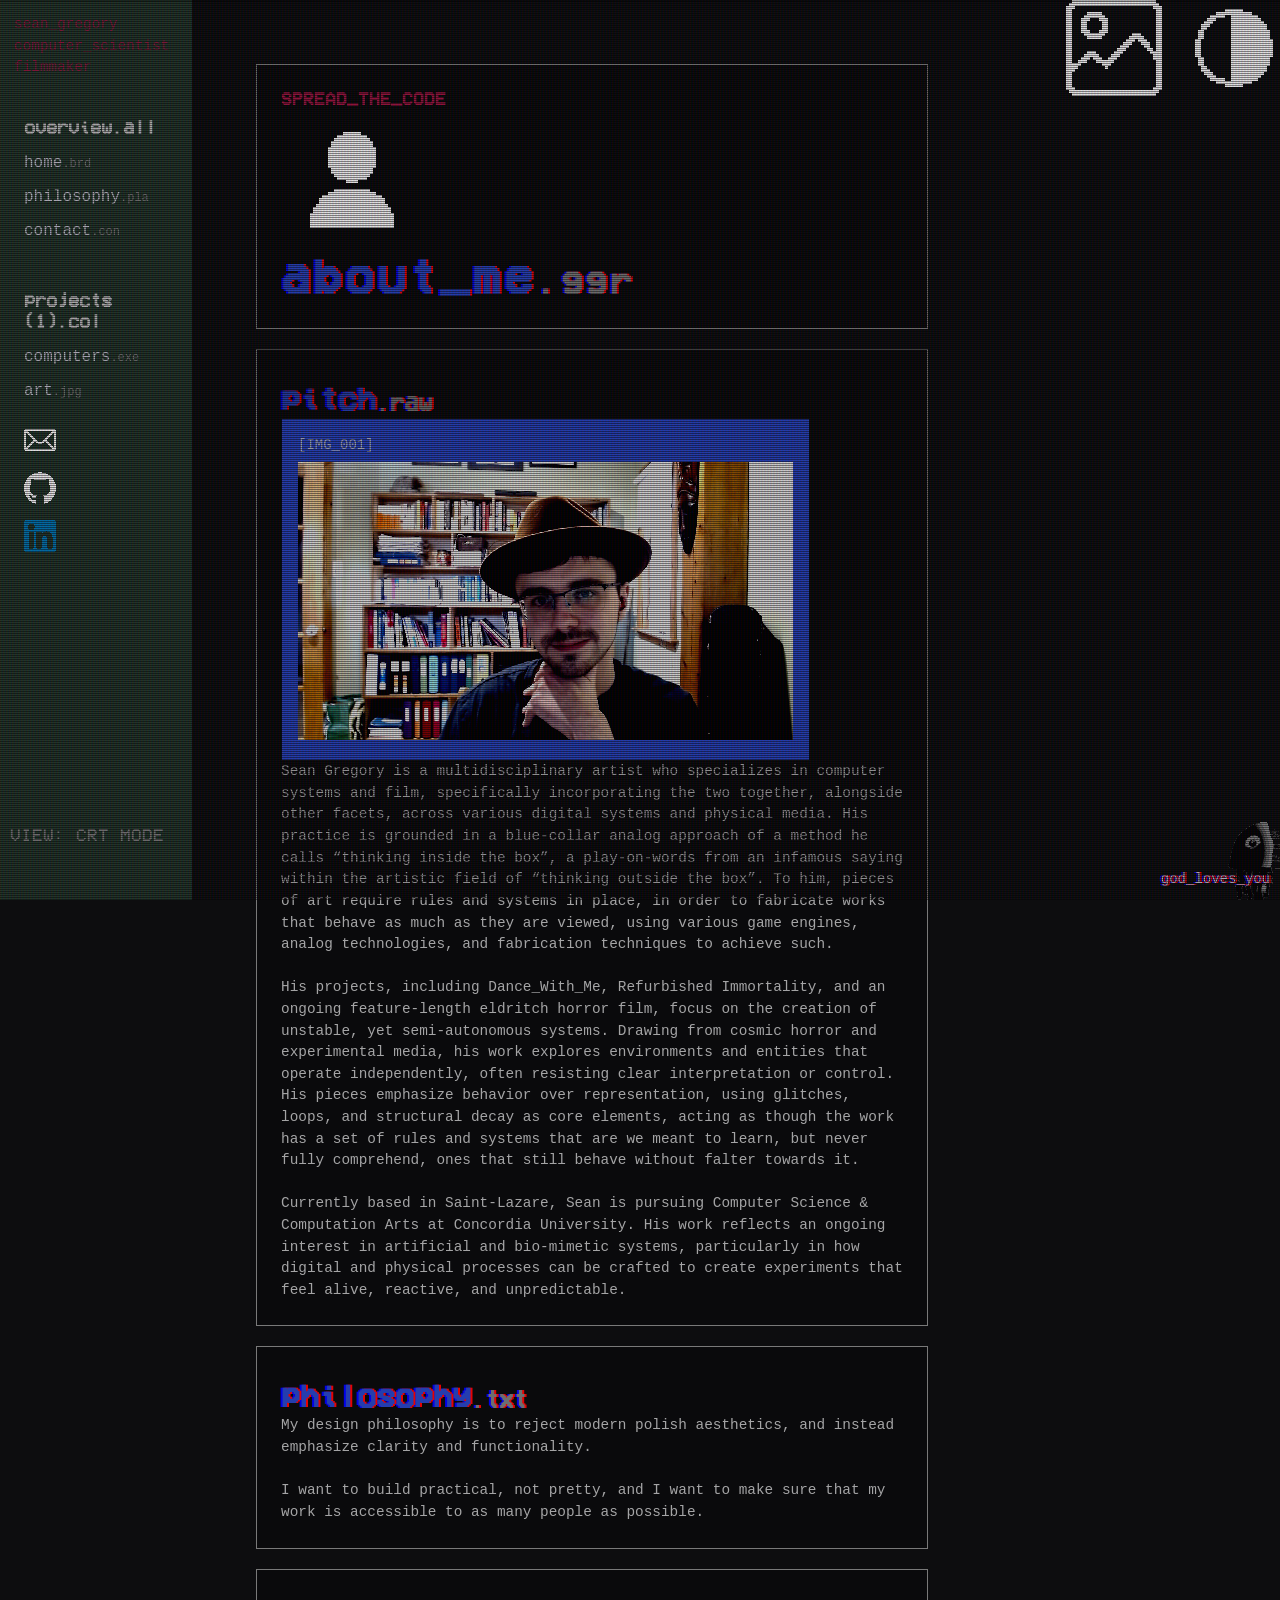
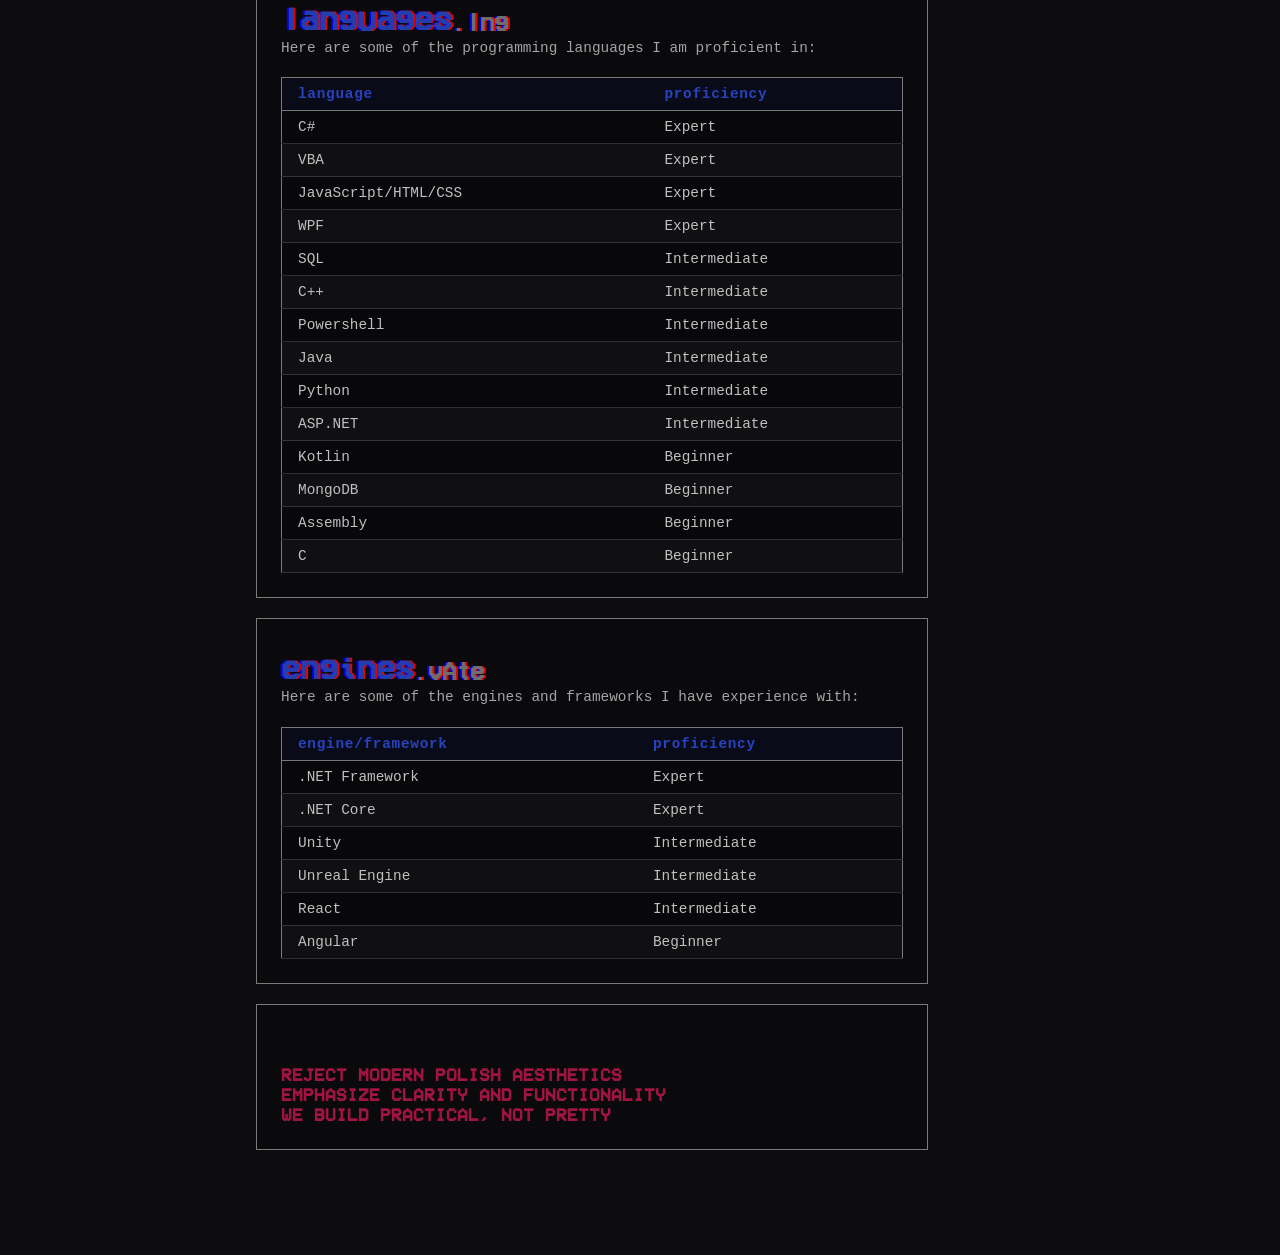
==== commit 16edf210: "Added the breakthrough game image" ====
--- a/index.html
+++ b/index.html
@@ -6,7 +6,6 @@
     <title>Foundation | Index</title>
     <link rel="stylesheet" href="mainStyle.css">
     <link rel="stylesheet" href="shader.css">
-    <link rel="stylesheet" href="table_extra.css"
 </head>
 <body class="crt">
     <script src="./sideBar.js"></script>
--- a/mainStyle.css
+++ b/mainStyle.css
@@ -1,6 +1,6 @@
 :root
 {
-    --color-primary: #11226e;
+    --color-primary: #2743c0;
     --color-background: #0D0D0F;
     --color-text: #c0c0c1;
     --color-link: #c0c0cc;
@@ -10,6 +10,10 @@
     --color-button: rgba(17, 34, 110, 0.85);
     --color-button-soft: rgba(0, 0, 0, 0.28);
     --color-glow: rgba(160, 20, 65, 0.22);
+    --color-table-head: rgba(17, 34, 110, 0.14);
+    --color-table-row-even: rgba(121, 121, 121, 0.35);
+    --color-table-row-odd: rgba(255, 255, 255, 0.03);
+    --color-crt: rgba(255,255,255,0.03);
 
     --space-1: 4px;
     --space-2: 8px;
@@ -316,13 +320,17 @@
 
 .light-mode
 {
-    --color-primary: #2342cf;
+    --color-primary: #142780;
     --color-background: #ffffff;
     --color-text: #0D0D0F;
     --color-link: #3a3a3a;
     --color-text-muted: #1d0f0f;
     --color-secondary: #64a07c;
     --color-button: rgba(17, 34, 110, 0.85);
+
+    --color-white: rgba(255, 255, 255, 0.75);
+    --color-button-soft: rgba(0, 0, 0, 0.12);
+    --color-glow: rgba(160, 20, 65, 0.18);
 }
 
 .lightDarkToggle, .effectsToggle
@@ -392,14 +400,6 @@
     outline-offset: 2px;
 }
 
-.light-mode {
-    --color-primary: rgba(17, 34, 110, 0.10);
-    --color-accent: rgba(160, 20, 65, 0.10);
-    --color-white: rgba(255, 255, 255, 0.75);
-    --color-button-soft: rgba(0, 0, 0, 0.12);
-    --color-glow: rgba(160, 20, 65, 0.18);
-}
-
 .light-mode button
 {
     background: linear-gradient(180deg, var(--color-primary), var(--color-white));
@@ -458,8 +458,154 @@
     transition: opacity 220ms ease;
 }
 
+
+/* Tables (system-wide) */
+table
+{
+    width: min(100%, 980px);
+    margin-top: 18px;
+    padding: 0;
+    border-collapse: collapse;
+    border: 1px solid var(--color-text-muted);
+    background: var(--panel-bg-soft);
+}
+
+thead th
+{
+    font-family: var(--font-mono-semibold);
+    text-transform: lowercase;
+    letter-spacing: 0.05em;
+    color: var(--color-primary);
+    background: var(--color-table-head);
+    border-bottom: 1px solid var(--color-text-muted);
+}
+
+.iconName
+{
+    color: var(--color-link);
+}
+
+th, td
+{
+    padding: var(--space-2) var(--space-3);
+    text-align: left;
+    vertical-align: top;
+    font-family: var(--font-mono);
+    color: var(--color-text);
+    font-size: var(--text-label);
+}
+
+tbody td
+{
+    border-bottom: 1px solid var(--color-table-row-even);
+}
+
+tbody tr:nth-child(even)
+{
+    background: var(--color-table-row-odd);
+}
+
+tbody td:first-child
+{
+    font-family: var(--font-mono-semibold);
+    color: var(--color-text);
+    white-space: nowrap;
+}
+
+.fileCard {
+    width: min(100%, 420px);
+    background: var(--panel-bg);
+    border: 1px solid var(--color-text-muted);
+    padding: var(--space-4);
+    display: flex;
+    flex-direction: column;
+    gap: var(--space-3);
+    position: relative;
+    overflow: hidden;
+}
+
+.fileCard::before {
+    content: "ARCHIVE NODE";
+    position: absolute;
+    top: var(--space-1);
+    right: var(--space-3);
+    font-size: var(--space-2);
+    letter-spacing: 0.08em;
+    color: var(--color-text-muted);
+    opacity: 0.4;
+}
+.fileHeader {
+    display: flex;
+    justify-content: space-between;
+    align-items: center;
+    font-family: var(--font-mono-bold);
+}
+
+.fileType {
+    color: var(--color-accent);
+    font-size: var(--text-label);
+}
+
+.fileName {
+    color: var(--color-text);
+    font-size: var(--text-body);
+}
+.fileMeta {
+    font-family: var(--font-mono);
+    font-size: var(--text-label);
+    color: var(--color-text-muted);
+    display: flex;
+    justify-content: space-between;
+}
+.fileDownload {
+    width: 100%;
+    justify-content: center;
+}
+.fileCard:hover {
+    border-color: var(--color-accent);
+    transform: translateY(-2px);
+}
+
+.fileCard:hover::after {
+    opacity: 1;
+}
+.jade
+{
+    position: absolute;
+    bottom: 0;
+    right: 0;
+    opacity: 0;
+    image-rendering: pixelated;
+}
+.jadeText
+{
+    position: absolute;
+    bottom: 10px;
+    right: 10px;
+    opacity: 0;
+    font-size: var(--text-label);
+    color: var(--color-link);
+    text-shadow: 2px 0 red, -2px 0 blue;
+}
+
+#viewModeLabel
+{
+    font-family: var(--font-display);
+    position: absolute;
+    bottom: var(--radius-head);
+    left: var(--radius-md);
+    font-size: var(--text-body);
+    color: var(--color-text-muted);
+}
+
 @media (max-width: 600px)
 {
+    #viewModeLabel
+    {
+        position: fixed;
+        bottom: var(--radius-lg);
+        right: var(--radius-lg);
+    }
     .blackLoadingBox
     {
         left: 0;
@@ -472,10 +618,16 @@
 
     .sideBar
     {
+        position: fixed;
+        top: 0;
         height: auto;
         width: 100%;
         z-index: var(--layer-elevated);
     }
+    .mainContent
+    {
+        margin-top: var(--space-8);
+    }
 
     .indexTitle
     {
@@ -495,8 +647,26 @@
         scale: 1;
         top: var(--space-1);
     }
-    .effectsToggle { right: 120px; }
-    .lightDarkToggle { right: 60px; }
+    .effectsToggle { right: var(--space-5); }
+    .lightDarkToggle { right: 0px; }
+    .sideBarHeader > :nth-child(3)
+    {
+        position: fixed;
+        top: var(--space-1);
+        right: calc(var(--space-5) * 2);
+    }
+    .sideBarHeader > :nth-child(4)
+    {
+        position: fixed;
+        top: var(--space-1);
+        right: calc(var(--space-5) * 3);
+    }
+    .sideBarHeader > :nth-child(5)
+    {
+        position: fixed;
+        top: var(--space-1);
+        right: calc(var(--space-5) * 4);
+    }
 
     .checklist
     {        
@@ -530,4 +700,132 @@
     h2 { font-size: calc(var(--text-headline) * 0.6); margin-top: var(--space-2); }
     h4 { font-size: calc(var(--text-category) * 0.7); }
     p { font-size: calc(var(--text-body) * 0.6); }
+    th, td { font-size: calc(var(--text-body) * 0.6); }
+}
+
+@media (min-width: 601px) and (max-width: 768px)
+{
+    .blackLoadingBox
+    {
+        left: 25%;
+        width: 75%;
+    }
+    body
+    {
+        grid-template-columns: 25% auto;
+    }
+
+    .checklist
+    {
+        padding: var(--space-2);
+    }
+
+    .mainContent {
+        padding: var(--space-5);
+    }
+
+    section {
+        max-width: 90%;
+    }
+    
+    h1 {
+        font-size: calc(var(--text-display) * 0.4);
+        margin-top: var(--space-3);
+     }
+    h2 { font-size: calc(var(--text-headline) * 0.6); margin-top: var(--space-2); }
+    h4 { font-size: calc(var(--text-category) * 0.9); }
+    p { font-size: calc(var(--text-body) * 0.6); }
+    th, td { font-size: calc(var(--text-body) * 0.6); }
+    
+    .effectsToggle, .lightDarkToggle
+    {
+        z-index: var(--layer-elevated);
+        scale: 2;
+        right: var(--space-4);
+    }
+    .effectsToggle { top: calc(var(--space-5) * 3); }
+    .lightDarkToggle { top: var(--space-5); }
+
+}
+
+@media (min-width: 769px) and (max-width: 1024px)
+{
+    
+    .blackLoadingBox
+    {
+        left: 20%;
+        width: 80%;
+    }
+    body
+    {
+        grid-template-columns: 20% auto;
+    }
+
+    .checklist
+    {
+        padding: var(--space-2);
+    }
+
+    .mainContent {
+        padding: var(--space-5);
+    }
+
+    section {
+        max-width: 90%;
+    }
+    
+    h1 {
+        font-size: calc(var(--text-display) * 0.6);
+        margin-top: var(--space-3);
+     }
+    h2 { font-size: calc(var(--text-headline) * 0.8); margin-top: var(--space-2); }
+    h4 { font-size: calc(var(--text-category) * 0.9); }
+    p { font-size: calc(var(--text-body) * 0.7); }
+    th, td { font-size: calc(var(--text-body) * 0.7); }
+    
+    .effectsToggle, .lightDarkToggle
+    {
+        z-index: var(--layer-elevated);
+        scale: 2;
+        right: var(--space-4);
+    }
+    .effectsToggle { top: calc(var(--space-5) * 3); }
+    .lightDarkToggle { top: var(--space-5); }
+}
+
+/* CRT */
+@media (min-width: 1025px) and (max-width: 1280px)
+{
+    p
+    {
+        font-size: var(--text-label);
+    }
+    body::after {
+        content: "";
+        position: fixed;
+        inset: 0;
+        background: repeating-linear-gradient(
+            to bottom,
+            var(--color-crt),
+            var(--color-crt) 2px,
+            transparent 2px,
+            transparent 4px
+        );
+        pointer-events: none;
+    }
+
+    h1, h2 {
+        text-shadow: 2px 0 red, -2px 0 blue;
+    }
+    
+    h1 {
+        font-size: calc(var(--text-display) * 0.8);
+        margin-top: var(--space-3);
+     }
+    h2 { font-size: calc(var(--text-headline) * 0.8); margin-top: var(--space-2); }
+    h4 { font-size: calc(var(--text-category) * 0.9); }
+    p { font-size: calc(var(--text-body) * 0.8); }
+    th, td { font-size: calc(var(--text-body) * 0.8); }
+    .jade { opacity: 0.6; }
+    .jadeText { opacity: 1; }
 }
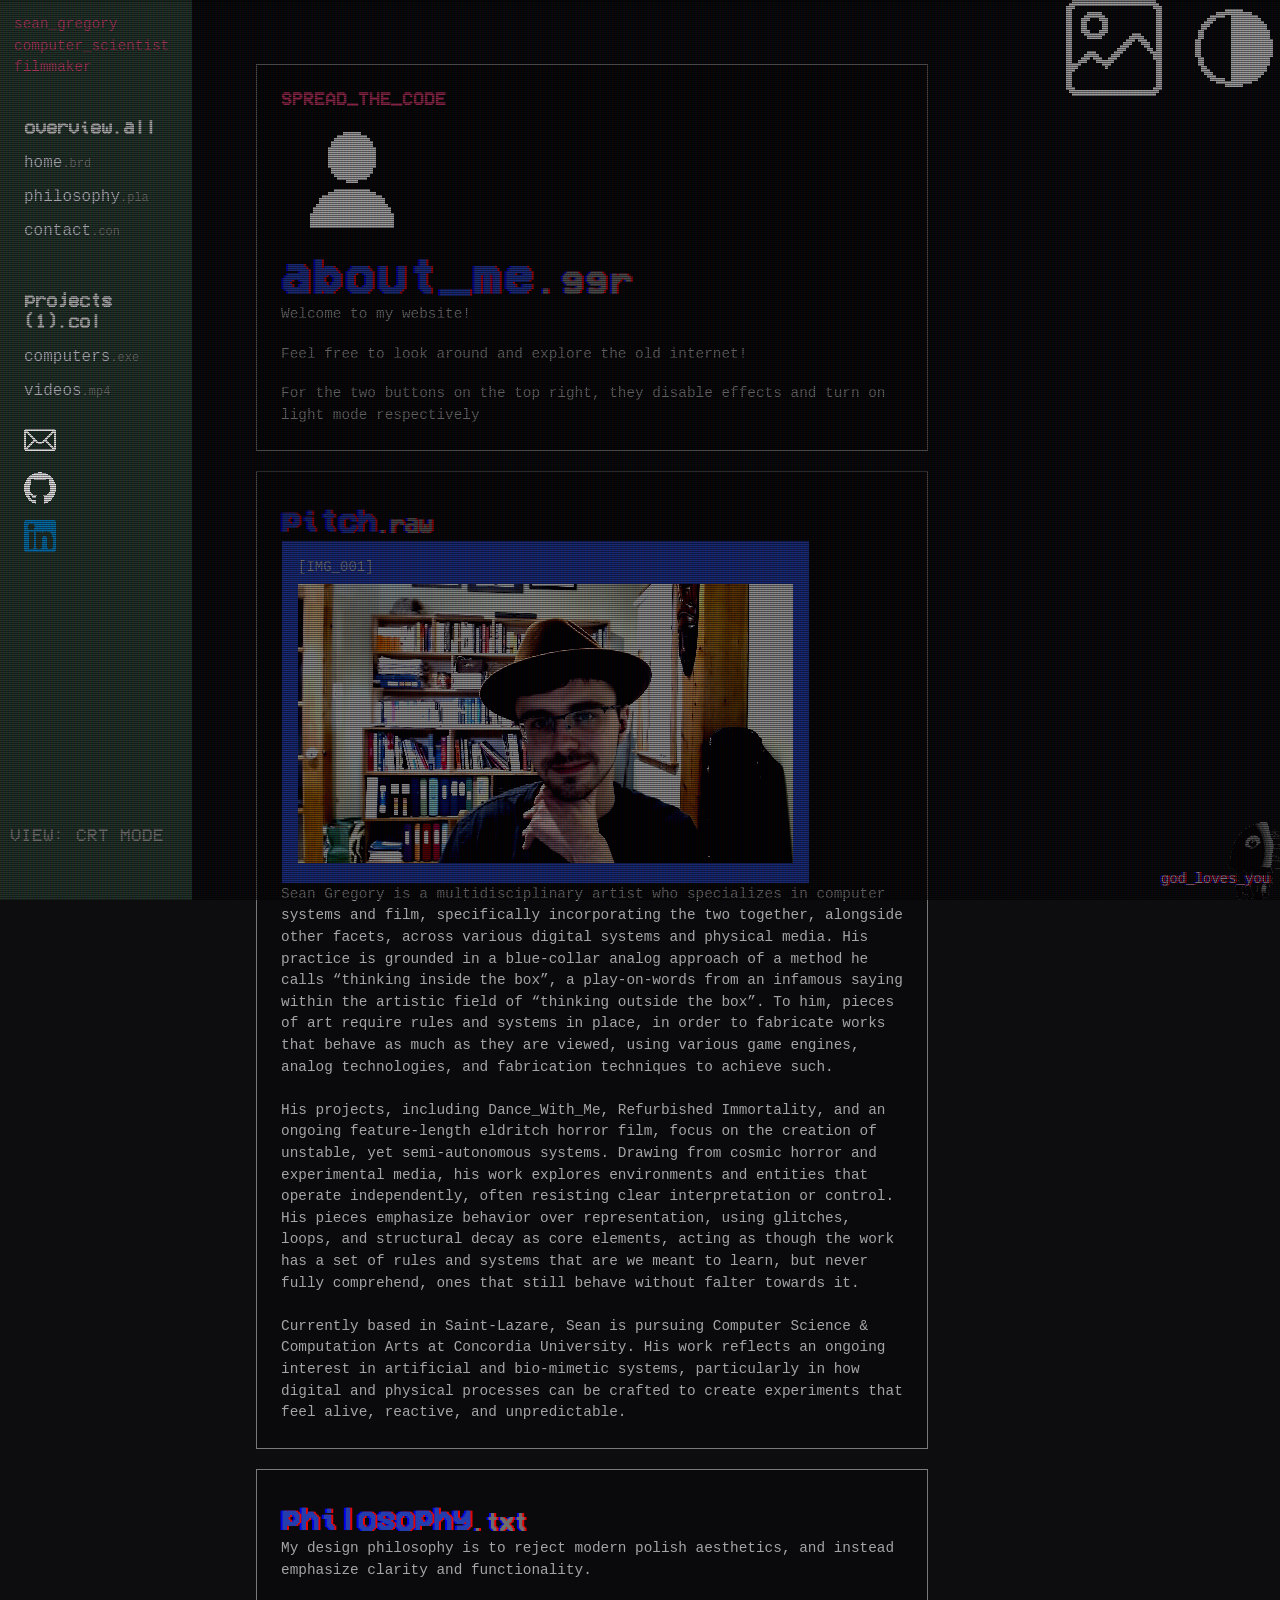
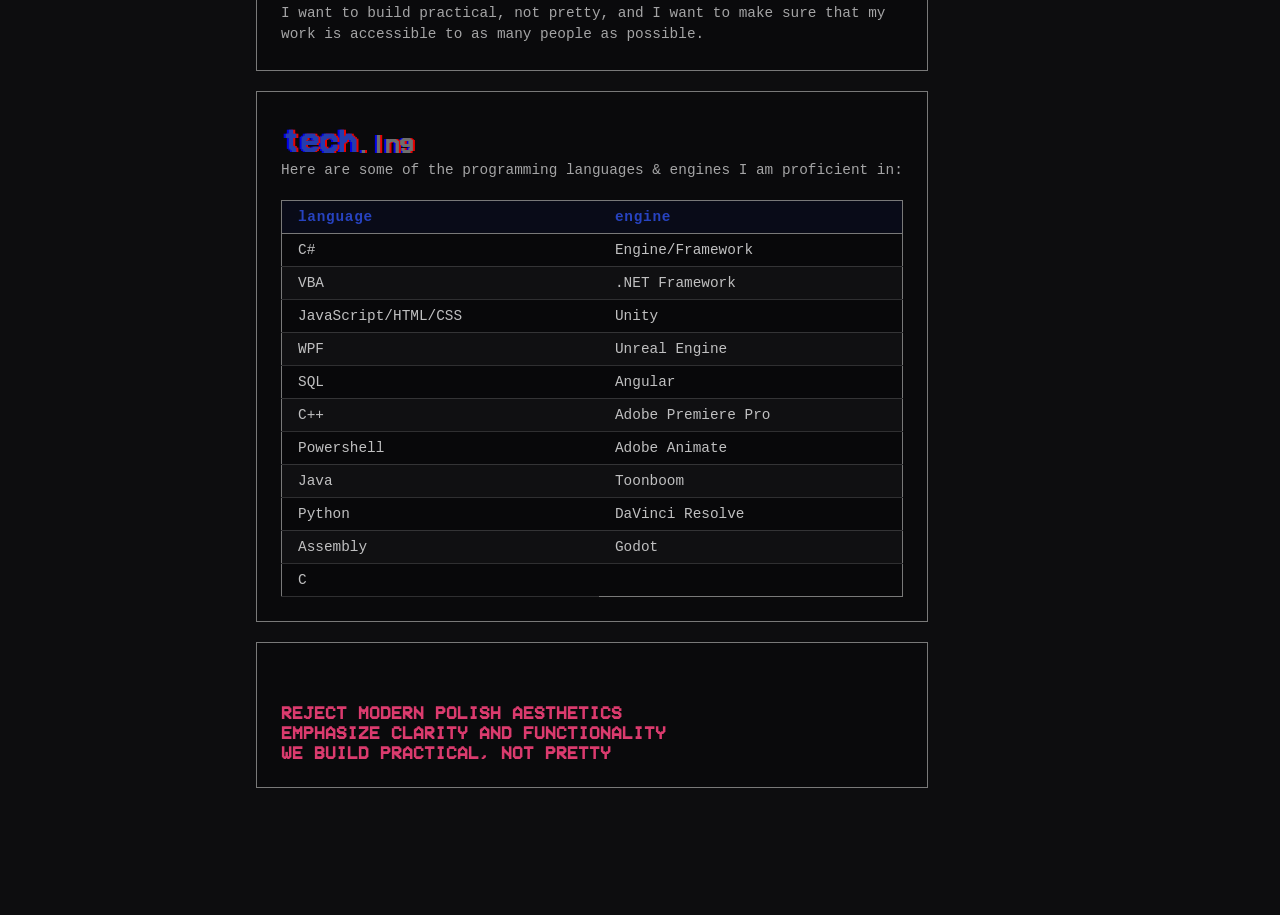
==== commit 23cb2956: "NIcolas' changes added" ====
--- a/index.html
+++ b/index.html
@@ -14,6 +14,11 @@
             <h4>SPREAD_THE_CODE</h4>
             <div class="icon inlineIcon" style="--x:3; --y:1; "></div>
             <h1>about_me<span>.ggr</span></h1>
+            <p>Welcome to my website!</p>
+            <br>
+            <p>Feel free to look around and explore the old internet!</p>
+            <br>
+            <p>For the two buttons on the top right, they disable effects and turn on light mode respectively</p>
         </section>
         <section>
             <h2>pitch<span>.raw</span></h2>
@@ -36,109 +41,58 @@
             I want to build practical, not pretty, and I want to make sure that my work is accessible to as many people as possible.</p>
         </section>
         <section>
-            <h2>languages<span>.lng</span></h2>
-            <p>Here are some of the programming languages I am proficient in:</p>
+            <h2>tech<span>.lng</span></h2>
+            <p>Here are some of the programming languages & engines I am proficient in:</p>
             <table>
                 <thead>
                     <tr>
                         <th>Language</th>
-                        <th>Proficiency</th>
+                        <th>Engine</th>
                     </tr>
                 </thead>
                 <tbody>
                     <tr>
                         <td>C#</td>
-                        <td>Expert</td>
+                        <td>Engine/Framework</td>
                     </tr>
                     <tr>
                         <td>VBA</td>
-                        <td>Expert</td>
+                        <td>.NET Framework</td>
                     </tr>
                     <tr>
                         <td>JavaScript/HTML/CSS</td>
-                        <td>Expert</td>
+                        <td>Unity</td>
                     </tr>
                     <tr>
                         <td>WPF</td>
-                        <td>Expert</td>
+                        <td>Unreal Engine</td>
                     </tr>
                     <tr>
                         <td>SQL</td>
-                        <td>Intermediate</td>
+                        <td>Angular</td>
                     </tr>
                     <tr>
                         <td>C++</td>
-                        <td>Intermediate</td>
+                        <td>Adobe Premiere Pro</td>
                     </tr>
                     <tr>
                         <td>Powershell</td>
-                        <td>Intermediate</td>
+                        <td>Adobe Animate</td>
                     </tr>
                     <tr>
                         <td>Java</td>
-                        <td>Intermediate</td>
+                        <td>Toonboom</td>
                     </tr>
                     <tr>
                         <td>Python</td>
-                        <td>Intermediate</td>
-                    </tr>
-                    <tr>
-                        <td>ASP.NET</td>
-                        <td>Intermediate</td>
-                    </tr>
-                    <tr>
-                        <td>Kotlin</td>
-                        <td>Beginner</td>
-                    </tr>
-                    <tr>
-                        <td>MongoDB</td>
-                        <td>Beginner</td>
+                        <td>DaVinci Resolve</td>
                     </tr>
                     <tr>
                         <td>Assembly</td>
-                        <td>Beginner</td>
+                        <td>Godot</td>
                     </tr>
                     <tr>
                         <td>C</td>
-                        <td>Beginner</td>
-                    </tr>
-                </tbody>
-            </table>
-        </section>
-        <section>
-            <h2>engines<span>.vAte</span></h2>
-            <p>Here are some of the engines and frameworks I have experience with:</p>
-            <table>
-                <thead>
-                    <tr>
-                        <th>Engine/Framework</th>
-                        <th>Proficiency</th>
-                    </tr>
-                </thead>
-                <tbody>
-                    <tr>
-                        <td>.NET Framework</td>
-                        <td>Expert</td>
-                    </tr>
-                    <tr>
-                        <td>.NET Core</td>
-                        <td>Expert</td>
-                    </tr>
-                    <tr>
-                        <td>Unity</td>
-                        <td>Intermediate</td>
-                    </tr>
-                    <tr>
-                        <td>Unreal Engine</td>
-                        <td>Intermediate</td>
-                    </tr>
-                    <tr>
-                        <td>React</td>
-                        <td>Intermediate</td>
-                    </tr>
-                    <tr>
-                        <td>Angular</td>
-                        <td>Beginner</td>
                     </tr>
                 </tbody>
             </table>
--- a/mainStyle.css
+++ b/mainStyle.css
@@ -4,7 +4,7 @@
     --color-background: #0D0D0F;
     --color-text: #c0c0c1;
     --color-link: #c0c0cc;
-    --color-accent: #a01441;
+    --color-accent: #db3b6e;
     --color-secondary: #24382c;
     --color-text-muted: #797979;
     --color-button: rgba(17, 34, 110, 0.85);
@@ -324,6 +324,7 @@
     --color-background: #ffffff;
     --color-text: #0D0D0F;
     --color-link: #3a3a3a;
+    --color-accent: #a01441;
     --color-text-muted: #1d0f0f;
     --color-secondary: #64a07c;
     --color-button: rgba(17, 34, 110, 0.85);
